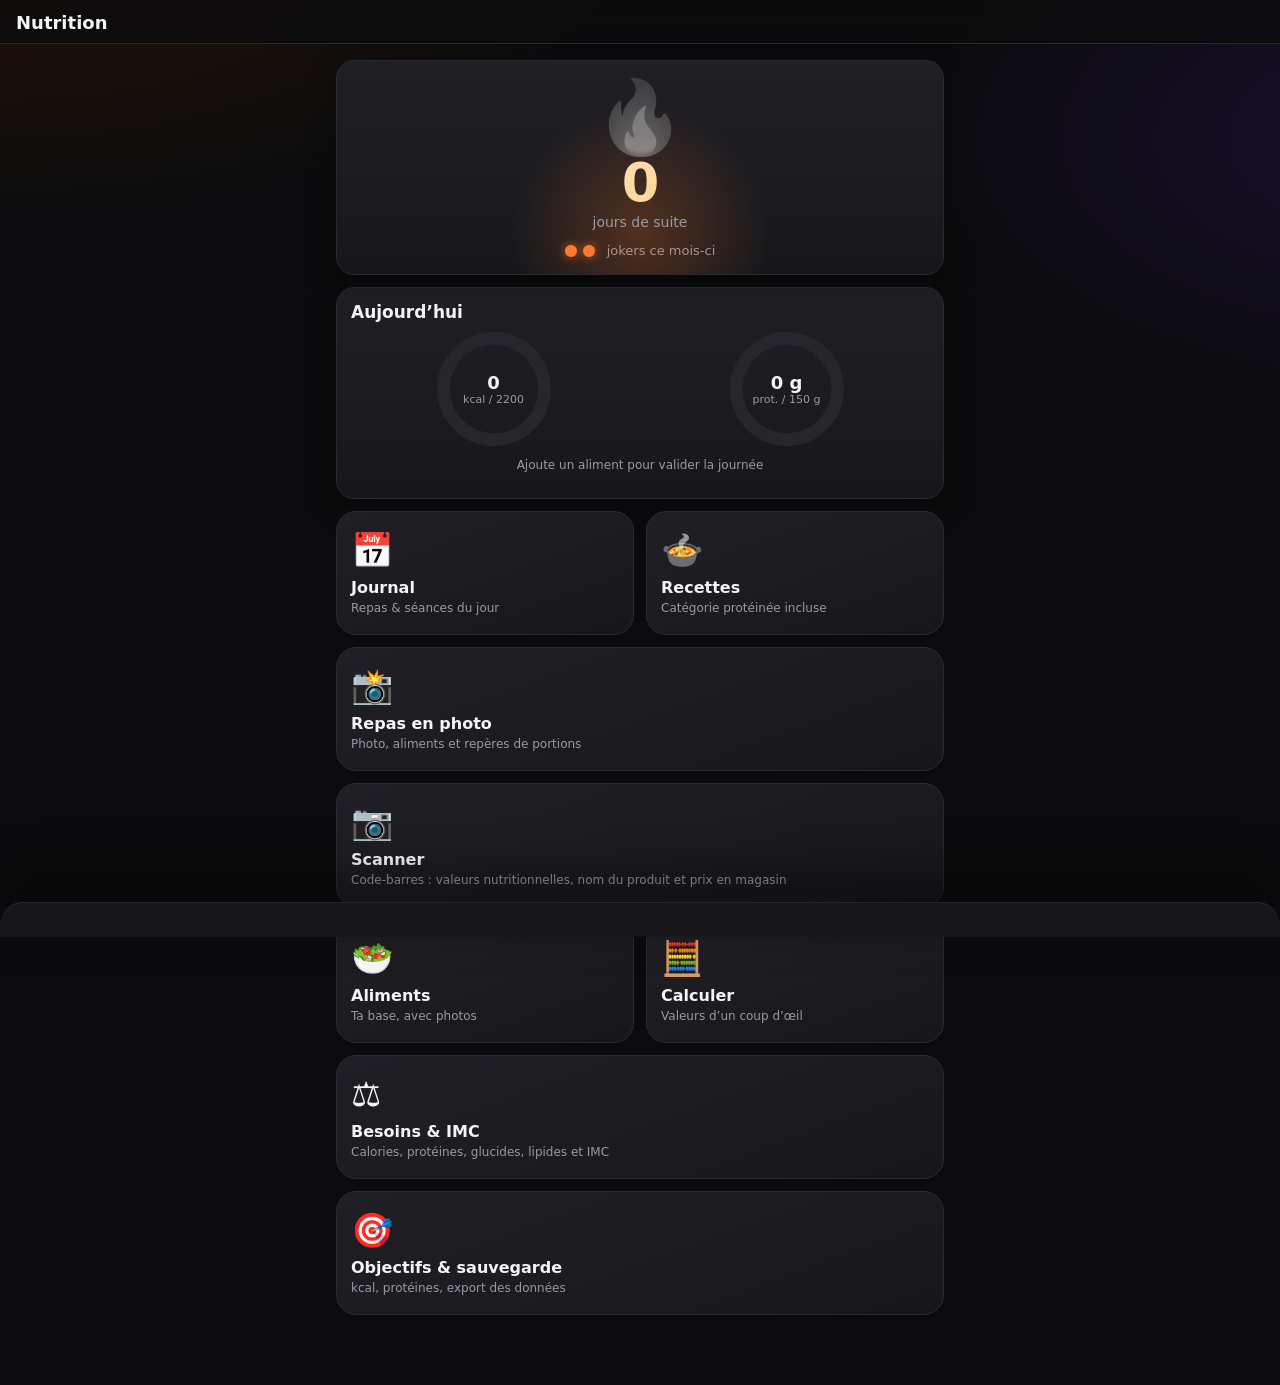
==== nutrition/index.html @ 11980e7a "Ajout de l'app nutrition (dossier nutrition/) Co-Authored-By: Claude Haiku 5.5 <noreply@anthropic.co" ====
<!DOCTYPE html>
<html lang="fr">
<head>
<meta charset="UTF-8">
<meta name="viewport" content="width=device-width,initial-scale=1,viewport-fit=cover">
<meta name="theme-color" content="#0b0b0d">
<title>Nutrition</title>
<style>
:root{--bg:#0b0b0d;--card:#17171b;--card2:#1f1f25;--line:#2a2a31;--txt:#f5f5f7;--mute:#9a9aa6;--acc:#ff7a2f;--acc2:#ffb347;--prot:#7c5cff;--ease:cubic-bezier(.2,.8,.2,1)}
*{box-sizing:border-box;-webkit-tap-highlight-color:transparent}
html,body{margin:0;min-height:100%}
body{background:radial-gradient(1100px 600px at 0% -10%,#2a1606 0%,transparent 60%),radial-gradient(900px 500px at 110% 10%,#1a1030 0%,transparent 55%),var(--bg);color:var(--txt);font-family:system-ui,-apple-system,"Segoe UI",Roboto,sans-serif;font-size:16px;overflow-x:hidden}
header{position:sticky;top:0;z-index:10;display:flex;align-items:center;gap:10px;padding:calc(env(safe-area-inset-top) + 12px) 16px 10px;background:rgba(11,11,13,.82);backdrop-filter:blur(10px);border-bottom:1px solid var(--line)}
header h1{font-size:18px;margin:0;flex:1}
main{max-width:640px;margin:0 auto;padding:16px 16px 70px}
.ib{background:var(--card2);border:1px solid var(--line);color:var(--txt);border-radius:12px;width:40px;height:40px;font-size:20px;display:grid;place-items:center;cursor:pointer;transition:transform .15s var(--ease);flex:0 0 auto}
.ib:active{transform:scale(.88)}
.ib:disabled{opacity:.3}
.screen{display:none}
.screen.on{display:block;animation:screenIn .45s var(--ease)}
@keyframes screenIn{from{opacity:0;transform:translateY(14px)}to{opacity:1;transform:none}}
.card{background:linear-gradient(180deg,var(--card2),var(--card));border:1px solid var(--line);border-radius:18px;padding:14px;margin-bottom:12px;box-shadow:0 8px 30px rgba(0,0,0,.28)}
h2{font-size:17px;margin:0 0 8px}
.sub{font-size:12px;color:var(--mute);margin-top:3px}
.muted{color:var(--mute);font-size:14px}
label{display:block;font-size:13px;color:var(--mute);margin:10px 0 5px}
input,select{width:100%;padding:12px;border-radius:12px;border:1px solid var(--line);background:#0f0f13;color:var(--txt);font-size:16px;outline:none;transition:border .2s,box-shadow .2s}
input:focus,select:focus{border-color:var(--acc);box-shadow:0 0 0 3px rgba(255,122,47,.2)}
.row{display:flex;gap:8px;align-items:center}
.row>*{flex:1;min-width:0}
.btn{padding:12px 16px;border:0;border-radius:12px;background:linear-gradient(135deg,var(--acc),var(--acc2));color:#140a02;font-weight:800;cursor:pointer;font-size:15px;transition:transform .15s var(--ease),box-shadow .2s;box-shadow:0 6px 18px rgba(255,122,47,.25);display:inline-block;text-align:center}
.btn:active{transform:scale(.95)}
.btn.ghost{background:var(--card2);color:var(--txt);border:1px solid var(--line);box-shadow:none}
.btn.danger{background:#4a1c1c;color:#fff;box-shadow:none}
.btn.sm{padding:8px 12px;font-size:13px;border-radius:10px}
.hidden{display:none !important}
.chips{display:flex;gap:8px;overflow-x:auto;padding:2px 0 12px;scrollbar-width:none}
.chips::-webkit-scrollbar{display:none}
.chip{flex:0 0 auto;padding:8px 13px;border-radius:99px;border:1px solid var(--line);background:var(--card2);color:var(--mute);font-weight:600;font-size:13px;cursor:pointer;transition:all .25s var(--ease)}
.chip.on{background:var(--acc);color:#140a02;border-color:transparent;transform:translateY(-1px);box-shadow:0 6px 16px rgba(255,122,47,.3)}
.ico{width:48px;height:48px;border-radius:14px;background:#0f0f13;border:1px solid var(--line);display:grid;place-items:center;font-size:26px;flex:0 0 48px;overflow:hidden}
.ico img{width:100%;height:100%;object-fit:cover}
.item{display:flex;align-items:center;gap:12px;padding:10px 0;border-bottom:1px solid var(--line);animation:pop .4s var(--ease) both}
.item:last-child{border-bottom:0}
.item.click{cursor:pointer;transition:background .2s}
.item.click:active{background:rgba(255,255,255,.03)}
.tx{min-width:0}
.grow{flex:1}
.nm{font-weight:700;white-space:nowrap;overflow:hidden;text-overflow:ellipsis}
@keyframes pop{from{opacity:0;transform:translateY(8px) scale(.98)}to{opacity:1;transform:none}}

/* Hero flamme */
.hero{text-align:center;padding:20px 14px 16px;position:relative;overflow:hidden}
.hero::before{content:"";position:absolute;left:50%;top:40px;width:260px;height:260px;margin-left:-130px;border-radius:50%;background:radial-gradient(circle,rgba(255,120,40,.25),transparent 70%);animation:breathe 3s ease-in-out infinite;pointer-events:none}
@keyframes breathe{0%,100%{transform:scale(.9);opacity:.6}50%{transform:scale(1.1);opacity:1}}
.flame{display:inline-block;font-size:84px;line-height:1;position:relative;transform-origin:50% 90%}
.flame.hot{animation:flick .9s ease-in-out infinite,glow 2s ease-in-out infinite}
@keyframes flick{0%,100%{transform:scale(1) rotate(-2deg)}25%{transform:scale(1.07) rotate(2deg)}50%{transform:scale(.96) rotate(-1deg)}75%{transform:scale(1.04) rotate(3deg)}}
@keyframes glow{0%,100%{filter:drop-shadow(0 0 12px rgba(255,120,40,.5))}50%{filter:drop-shadow(0 0 32px rgba(255,190,60,.95))}}
.flame.dead{filter:grayscale(1) opacity(.45)}
.sn{position:relative}
.sn b{font-size:54px;font-weight:900;letter-spacing:-1px;background:linear-gradient(135deg,#fff,var(--acc2));-webkit-background-clip:text;background-clip:text;color:transparent;display:block;line-height:1.1}
.sn span{color:var(--mute);font-size:14px}
.dots{display:flex;gap:6px;justify-content:center;margin-top:12px;align-items:center;font-size:13px;color:var(--mute)}
.dot{display:inline-block;width:12px;height:12px;border-radius:50%;background:var(--acc);box-shadow:0 0 10px rgba(255,122,47,.7)}
.dot.off{background:#2a2a31;box-shadow:none}

/* Tuiles */
.tiles{display:grid;grid-template-columns:1fr 1fr;gap:12px}
.tile{position:relative;overflow:hidden;border:1px solid var(--line);border-radius:20px;padding:18px 14px;background:linear-gradient(160deg,var(--card2),var(--card));cursor:pointer;text-align:left;color:var(--txt);font:inherit;animation:pop .55s var(--ease) both;transition:transform .2s var(--ease),border-color .2s,box-shadow .2s}
.tile:nth-child(1){animation-delay:.05s}.tile:nth-child(2){animation-delay:.12s}.tile:nth-child(3){animation-delay:.19s}.tile:nth-child(4){animation-delay:.26s}.tile:nth-child(5){animation-delay:.33s}
.tile:hover{transform:translateY(-3px);border-color:var(--acc);box-shadow:0 12px 26px rgba(255,122,47,.15)}
.tile:active{transform:scale(.96)}
.tile .e{font-size:34px;display:inline-block;transition:transform .45s var(--ease)}
.tile:hover .e{transform:rotate(-10deg) scale(1.15)}
.tile b{display:block;margin-top:8px;font-size:16px}
.tile span.d{font-size:12px;color:var(--mute)}
.tile.wide{grid-column:span 2}
.tile::after{content:"";position:absolute;inset:-50% -20%;background:linear-gradient(120deg,transparent 40%,rgba(255,255,255,.09) 50%,transparent 60%);transform:translateX(-120%);transition:transform .9s var(--ease);pointer-events:none}
.tile:hover::after{transform:translateX(120%)}

/* Anneaux */
.rings{display:flex;justify-content:space-around;gap:8px;flex-wrap:wrap}
.ring{position:relative;width:118px;height:118px}
.ring svg{width:118px;height:118px;transform:rotate(-90deg);overflow:visible}
.rbg{fill:none;stroke:#26262d;stroke-width:9}
.rfg{fill:none;stroke-width:9;stroke-linecap:round;transition:stroke-dashoffset 1.2s var(--ease);filter:drop-shadow(0 0 4px currentColor)}
.rc{position:absolute;inset:0;display:flex;flex-direction:column;align-items:center;justify-content:center;text-align:center;padding:0 10px}
.rc b{font-size:18px}
.rc span{font-size:11px;color:var(--mute)}

/* Badges */
.badge{display:inline-block;font-size:10px;font-weight:800;padding:3px 8px;border-radius:99px;background:linear-gradient(90deg,var(--prot),#d07cff,var(--prot));background-size:200% 100%;color:#fff;animation:shim 2.6s linear infinite;letter-spacing:.4px;vertical-align:middle;margin-left:4px}
@keyframes shim{to{background-position:200% 0}}

.meal h2 .sub{float:right;margin-top:4px}
.dayhead{display:flex;align-items:center;gap:10px}
.dayhead .lb{flex:1;text-align:center}
.dayhead .lb b{font-size:18px;display:block;text-transform:capitalize}

/* Feuilles */
.ov{position:fixed;inset:0;background:rgba(0,0,0,.6);backdrop-filter:blur(4px);z-index:40;opacity:0;pointer-events:none;transition:opacity .3s}
.ov.on{opacity:1;pointer-events:auto}
.sheet{position:fixed;left:0;right:0;bottom:0;max-height:90vh;overflow:auto;background:var(--card);border-radius:24px 24px 0 0;padding:14px 16px calc(env(safe-area-inset-bottom) + 20px);transform:translateY(105%);transition:transform .45s var(--ease);z-index:41;border-top:1px solid var(--line);box-shadow:0 -20px 50px rgba(0,0,0,.5)}
.sheet.on{transform:none}
.grab{width:44px;height:5px;border-radius:9px;background:var(--line);margin:0 auto 14px}
.pickl{max-height:190px;overflow:auto;display:flex;flex-wrap:wrap;gap:8px;margin-top:10px;padding:2px}
.ing{display:grid;grid-template-columns:1fr 84px 38px;gap:6px;margin-top:6px}
.shake{animation:shake .4s}
@keyframes shake{20%,60%{transform:translateX(-6px)}40%,80%{transform:translateX(6px)}}

.grid{display:grid;grid-template-columns:repeat(5,1fr);gap:6px;margin-top:12px}
.grid>div{background:#0f0f13;border:1px solid var(--line);border-radius:12px;padding:8px 2px;text-align:center}
.grid b{display:block;font-size:16px}
.grid span{font-size:10px;color:var(--mute)}

/* Toasts & confettis */
.toast{position:fixed;left:50%;bottom:calc(env(safe-area-inset-bottom) + 24px);transform:translateX(-50%);background:var(--card2);border:1px solid var(--acc);padding:12px 18px;border-radius:14px;z-index:60;font-weight:700;box-shadow:0 10px 30px rgba(0,0,0,.5);animation:tin .45s var(--ease);white-space:nowrap}
.toast.out{animation:tout .4s forwards}
@keyframes tin{from{opacity:0;transform:translate(-50%,24px) scale(.9)}to{opacity:1;transform:translate(-50%,0) scale(1)}}
@keyframes tout{to{opacity:0;transform:translate(-50%,16px)}}
.conf{position:fixed;top:-14px;width:9px;height:13px;border-radius:2px;z-index:70;pointer-events:none;animation:fall 2.3s cubic-bezier(.3,.1,.6,1) forwards}
@keyframes fall{to{transform:translate(var(--dx),108vh) rotate(760deg);opacity:0}}

/* Repas en photo */
.snap{width:100%;aspect-ratio:4/3;border-radius:16px;background:#0f0f13;border:2px dashed var(--line);display:grid;place-items:center;overflow:hidden;font-size:48px}
.snap img{width:100%;height:100%;object-fit:cover}
.ing.act{background:rgba(255,122,47,.08);border-radius:12px;padding:4px;margin-left:-4px;margin-right:-4px}

.chip:disabled{opacity:.45;cursor:default}

/* Besoins & IMC */
.gauge{position:relative;height:10px;border-radius:99px;background:linear-gradient(90deg,#4aa3ff,#3ecf8e 35%,#ffb347 60%,#ff5e5e);margin:22px 0 6px}
.gauge i{position:absolute;top:-6px;width:4px;height:22px;background:#fff;border-radius:3px;transform:translateX(-50%);transition:left 1.1s var(--ease);box-shadow:0 0 10px rgba(255,255,255,.7)}
.warn{margin-top:10px;padding:10px 12px;border-radius:12px;background:rgba(255,94,94,.12);border:1px solid rgba(255,94,94,.4);font-size:13px}

/* Scanner */
.vwrap{position:relative;border-radius:16px;overflow:hidden;background:#000;aspect-ratio:4/3}
#vid{width:100%;height:100%;object-fit:cover;display:block}
#vid.hidden{display:none}
.vph{position:absolute;inset:0;display:grid;place-items:center;font-size:52px;opacity:.5}
.reticle{position:absolute;inset:16% 12%;border:2px solid var(--acc);border-radius:16px;box-shadow:0 0 0 999px rgba(0,0,0,.4);animation:ret 1.8s var(--ease) infinite}
.reticle::after{content:"";position:absolute;left:6px;right:6px;height:2px;background:linear-gradient(90deg,transparent,var(--acc),transparent);box-shadow:0 0 12px var(--acc);animation:scanline 1.8s ease-in-out infinite}
@keyframes scanline{0%,100%{top:6px}50%{top:calc(100% - 8px)}}
@keyframes ret{50%{border-color:var(--acc2)}}
.prodhead{display:flex;gap:12px;align-items:center}
.pimg{width:80px;height:80px;border-radius:14px;object-fit:contain;background:#fff;flex:0 0 80px}
.pimg.ph{display:grid;place-items:center;font-size:34px;background:#0f0f13;border:1px solid var(--line)}
.nm.big{white-space:normal;font-size:16px;line-height:1.3}
.nutri{display:inline-block;margin-top:6px;padding:3px 9px;border-radius:8px;font-weight:900;font-size:12px;color:#111}
.nA{background:#038141}.nB{background:#85bb2f}.nC{background:#fecb02}.nD{background:#ee8100}.nE{background:#e63e11}
.best{font-size:10px;font-weight:900;background:#3ecf8e;color:#06210f;padding:2px 7px;border-radius:99px;margin-left:6px}
.skel{height:90px;border-radius:12px;margin-top:10px;background:linear-gradient(90deg,#1f1f25,#2f2f38,#1f1f25);background-size:200% 100%;animation:shim 1.3s linear infinite}
.prod{animation:pop .45s var(--ease) both}

@media (prefers-reduced-motion:reduce){*,*::before,*::after{animation:none !important;transition:none !important}}
</style>
</head>
<body>
<header>
  <button class="ib hidden" id="back" aria-label="Retour">‹</button>
  <h1 id="ttl">Nutrition</h1>
</header>

<main>
  <!-- ACCUEIL -->
  <section class="screen on" id="s-home">
    <div class="card hero">
      <div class="flame" id="flame">🔥</div>
      <div class="sn"><b id="sNum">0</b><span>jours de suite</span></div>
      <div id="jok"></div>
    </div>
    <div class="card" id="todayCard"></div>
    <div class="tiles">
      <button class="tile" data-go="journal"><span class="e">📅</span><b>Journal</b><span class="d">Repas & séances du jour</span></button>
      <button class="tile" data-go="recipes"><span class="e">🍲</span><b>Recettes</b><span class="d">Catégorie protéinée incluse</span></button>
      <button class="tile wide" data-go="photo"><span class="e">📸</span><b>Repas en photo</b><span class="d">Photo, aliments et repères de portions</span></button>
      <button class="tile wide" data-go="scan"><span class="e">📷</span><b>Scanner</b><span class="d">Code-barres : valeurs nutritionnelles, nom du produit et prix en magasin</span></button>
      <button class="tile" data-go="foods"><span class="e">🥗</span><b>Aliments</b><span class="d">Ta base, avec photos</span></button>
      <button class="tile" data-go="calc"><span class="e">🧮</span><b>Calculer</b><span class="d">Valeurs d’un coup d’œil</span></button>
      <button class="tile wide" data-go="needs"><span class="e">⚖️</span><b>Besoins & IMC</b><span class="d">Calories, protéines, glucides, lipides et IMC</span></button>
      <button class="tile wide" data-go="goals"><span class="e">🎯</span><b>Objectifs & sauvegarde</b><span class="d">kcal, protéines, export des données</span></button>
    </div>
  </section>

  <!-- JOURNAL -->
  <section class="screen" id="s-journal">
    <div class="card">
      <div class="dayhead">
        <button class="ib" id="dPrev" aria-label="Jour précédent">‹</button>
        <div class="lb"><b id="dLbl"></b><span class="sub" id="dSub"></span></div>
        <button class="ib" id="dNext" aria-label="Jour suivant">›</button>
      </div>
    </div>
    <div class="card"><div class="rings" id="jRings"></div></div>
    <div class="row" style="margin-bottom:12px">
      <button class="btn" id="jAdd">+ Aliment / recette</button>
      <button class="btn ghost" id="jSeance">+ Séance</button>
    </div>
    <div id="jMeals"></div>
    <div class="card"><h2>Séances</h2><div id="jSeances"></div></div>
  </section>

  <!-- RECETTES -->
  <section class="screen" id="s-recipes">
    <div class="chips" id="rChips"></div>
    <div style="margin-bottom:12px"><button class="btn" id="rNew">+ Nouvelle recette</button></div>
    <div class="card"><div id="rList"></div></div>
  </section>

  <!-- ALIMENTS -->
  <section class="screen" id="s-foods">
    <div class="card">
      <h2>Ajouter un aliment</h2>
      <div class="row">
        <div style="flex:0 0 74px"><label>Icône</label><input id="aIco" maxlength="2" placeholder="🍎"></div>
        <div><label>Nom</label><input id="aName" placeholder="Ex. Skyr nature"></div>
      </div>
      <div class="row">
        <div><label>kcal</label><input id="aKcal" type="number" step="any"></div>
        <div><label>Prot. g</label><input id="aP" type="number" step="any"></div>
      </div>
      <div class="row">
        <div><label>Gluc. g</label><input id="aG" type="number" step="any"></div>
        <div><label>Lip. g</label><input id="aL" type="number" step="any"></div>
        <div><label>Fibres g</label><input id="aF" type="number" step="any"></div>
      </div>
      <label>Code-barres (facultatif)</label>
      <input id="aCode" inputmode="numeric" placeholder="Pour le retrouver au scan">
      <label>Photo (facultatif)</label>
      <input id="aImg" type="file" accept="image/*">
      <div style="margin-top:12px"><button class="btn" id="aOk">Ajouter</button></div>
      <p class="sub">Valeurs pour 100 g. kcal vide = calcul automatique à partir des macros.</p>
    </div>
    <div class="card">
      <input id="fQ" placeholder="Rechercher un aliment…">
      <div id="fList" style="margin-top:8px"></div>
    </div>
  </section>

  <!-- REPAS EN PHOTO -->
  <section class="screen" id="s-photo">
    <div class="card">
      <h2>Photographier un repas</h2>
      <p class="sub" style="margin-top:0">La photo sert de souvenir. Les grammes se saisissent à la main, avec les repères ci-dessous.</p>
      <div class="snap" id="pSnap"><span>📸</span></div>
      <div class="row" style="margin-top:10px"><button class="btn sm ghost hidden" id="pRecog">🔍 Reconnaître la photo</button></div>
      <div id="pSugg"></div>
      <div class="row" style="margin-top:12px">
        <label class="btn" style="margin:0;text-align:center;display:block">📸 Prendre<input id="pFile" type="file" accept="image/*" capture="environment" hidden></label>
        <label class="btn ghost" style="margin:0;text-align:center;display:block">Galerie<input id="pFile2" type="file" accept="image/*" hidden></label>
      </div>
    </div>
    <div class="card">
      <label style="margin-top:0">Nom du repas</label>
      <input id="pName" placeholder="Ex. Déjeuner au bureau">
      <div class="row">
        <div><label>Date</label><input id="pDate" type="date"></div>
        <div><label>Repas</label><select id="pMeal"></select></div>
      </div>
    </div>
    <div class="card">
      <h2>Ce qu’il y a dans l’assiette</h2>
      <div id="pRows"></div>
      <div style="margin-top:8px"><button class="btn sm ghost" id="pAddRow">+ Aliment</button></div>
      <label>Repères pour estimer les grammes (approximatif)</label>
      <div class="chips" id="pGuides"></div>
      <div id="pTot"></div>
      <div style="margin-top:12px"><button class="btn" id="pSave">Enregistrer le repas</button></div>
    </div>
    <div class="card"><h2>Mes repas</h2><p class="sub" style="margin-top:0">Réutilise un repas déjà pris : les aliments et les grammes sont repris.</p><input id="pSearch" placeholder="Chercher : poulet riz…" style="margin-bottom:8px"><div id="pList"></div></div>
  </section>

  <!-- BESOINS & IMC -->
  <section class="screen" id="s-needs">
    <div class="card">
      <h2>Tes informations</h2>
      <div class="row">
        <div><label>Sexe</label><select id="nSex"><option value="h">Homme</option><option value="f">Femme</option></select></div>
        <div><label>Âge (ans)</label><input id="nAge" type="number" inputmode="numeric"></div>
      </div>
      <div class="row">
        <div><label>Taille (cm)</label><input id="nH" type="number" inputmode="numeric"></div>
        <div><label>Poids (kg)</label><input id="nW" type="number" inputmode="decimal" step="0.1"></div>
      </div>
      <label>Niveau d’activité</label>
      <select id="nAct"></select>
      <label>Objectif</label>
      <select id="nGoal"><option value="m">Maintenir mon poids</option><option value="p">Perdre du poids</option><option value="g">Prendre du poids</option></select>
    </div>
    <div class="card" id="nIMC"></div>
    <div class="card" id="nRes"></div>
    <div style="margin-bottom:12px"><button class="btn" id="nApply">Utiliser ces objectifs</button></div>
    <p class="sub" style="text-align:center">Estimations indicatives (formule de Mifflin-St Jeor). Elles ne remplacent pas l’avis d’un médecin ou d’un diététicien.</p>
  </section>

  <!-- SCANNER -->
  <section class="screen" id="s-scan">
    <div class="card">
      <div class="vwrap">
        <video id="vid" playsinline muted class="hidden"></video>
        <div class="vph" id="vph">📷</div>
        <div class="reticle hidden" id="ret"></div>
      </div>
      <p class="muted" id="scanMsg" style="margin:12px 0 10px;text-align:center">Pointe la caméra vers le code-barres du produit.</p>
      <div class="row">
        <button class="btn" id="camBtn">📷 Scanner</button>
        <button class="btn ghost hidden" id="camStop">Arrêter</button>
      </div>
    </div>
    <div class="card">
      <label style="margin-top:0">Ou saisis le code (EAN)</label>
      <div class="row">
        <input id="manCode" inputmode="numeric" placeholder="3017620422003">
        <button class="btn sm" id="manOk" style="flex:0 0 auto">Chercher</button>
      </div>
    </div>
    <div id="prodCard"></div>
  </section>

  <!-- CALCULER -->
  <section class="screen" id="s-calc">
    <div class="card">
      <label>Aliment ou recette</label>
      <select id="cSrc"></select>
      <label>Quantité (g)</label>
      <div class="row">
        <input id="cG" type="number" inputmode="decimal" value="100">
        <button class="btn ghost sm hidden" id="cPort" style="flex:0 0 auto">1 portion</button>
      </div>
      <div id="cRes"></div>
    </div>
  </section>

  <!-- OBJECTIFS -->
  <section class="screen" id="s-goals">
    <div class="card">
      <h2>Objectifs quotidiens</h2>
      <div class="row">
        <div><label>kcal / jour</label><input id="gK" type="number" inputmode="numeric"></div>
        <div><label>Protéines g / jour</label><input id="gP" type="number" inputmode="numeric"></div>
      </div>
    </div>
    <div class="card">
      <h2>Données</h2>
      <p class="muted" style="margin:0 0 10px">Stockées dans ce navigateur. Exporte une sauvegarde de temps en temps.</p>
      <div class="row">
        <button class="btn ghost" id="exp">Exporter</button>
        <label class="btn ghost" style="margin:0;color:var(--txt)">Importer<input id="imp" type="file" accept="application/json" hidden></label>
      </div>
      <div style="margin-top:10px"><button class="btn ghost" id="restore">Restaurer les aliments de base</button></div>
    </div>
  </section>
</main>

<!-- Feuille modale -->
<div class="ov" id="ov"></div>
<div class="sheet" id="sheet"></div>

<script>
const KEY = 'nutri_v2', OLD = 'nutri_v1';
const MEALS = ['Petit-déj', 'Déjeuner', 'Dîner', 'Collation'];
const CATS = ['Protéinées', 'Petit-déj', 'Plats', 'Desserts', 'Collations'];
const SEPS = ['Pectoraux', 'Dos', 'Jambes', 'Épaules', 'Bras', 'Abdos', 'Cardio', 'Autre'];
const TITLES = {home: 'Nutrition', journal: 'Journal', recipes: 'Recettes', foods: 'Aliments', calc: 'Calculer', goals: 'Objectifs', scan: 'Scanner', photo: 'Repas en photo', needs: 'Besoins & IMC'};
const STORES = ['Leclerc', 'Intermarché', 'Carrefour', 'Lidl', 'Auchan', 'Super U', 'Autre'];

// Valeurs approximatives pour 100 g : [nom, icône, kcal, prot, gluc, lip, fibres]
const SEED = [
  ['Poulet (blanc, cuit)', '🍗', 165, 31, 0, 3.6, 0],
  ['Bœuf haché 5 % (cru)', '🥩', 137, 21, 0, 5, 0],
  ['Saumon (cru)', '🐟', 208, 20, 0, 13, 0],
  ['Thon au naturel (égoutté)', '🥫', 116, 26, 0, 1, 0],
  ['Œuf entier (cru)', '🥚', 143, 12.6, 0.7, 9.5, 0],
  ['Riz blanc (cuit)', '🍚', 130, 2.7, 28, 0.3, 0.4],
  ['Pâtes (cuites)', '🍝', 158, 5.8, 31, 0.9, 1.8],
  ['Pomme de terre (cuite à l’eau)', '🥔', 87, 1.9, 20, 0.1, 1.8],
  ['Lentilles (cuites)', '🫘', 116, 9, 20, 0.4, 7.9],
  ['Flocons d’avoine', '🥣', 379, 13, 67, 6.5, 10],
  ['Pain blanc', '🍞', 265, 9, 49, 3.2, 2.7],
  ['Lait demi-écrémé', '🥛', 46, 3.4, 4.8, 1.6, 0],
  ['Yaourt nature', '🍶', 61, 3.5, 4.7, 3.3, 0],
  ['Emmental', '🧀', 380, 28, 0, 30, 0],
  ['Beurre', '🧈', 717, 0.9, 0.1, 81, 0],
  ['Huile d’olive', '🫒', 884, 0, 0, 100, 0],
  ['Amandes', '🌰', 579, 21, 22, 50, 12],
  ['Chocolat noir 70 %', '🍫', 598, 7.8, 46, 43, 11],
  ['Banane', '🍌', 89, 1.1, 23, 0.3, 2.6],
  ['Pomme', '🍎', 52, 0.3, 14, 0.2, 2.4],
  ['Carotte (crue)', '🥕', 41, 0.9, 10, 0.2, 2.8],
  ['Brocoli (cuit)', '🥦', 35, 2.4, 7, 0.4, 3.3]
];
// Exemples de recettes protéinées (supprimables)
const SEED_DISHES = [
  {name: 'Poulet riz brocoli', cat: 'Protéinées', icon: '🍗', portions: 1, items: [['Poulet (blanc, cuit)', 150], ['Riz blanc (cuit)', 150], ['Brocoli (cuit)', 150]]},
  {name: 'Omelette protéinée', cat: 'Protéinées', icon: '🍳', portions: 1, items: [['Œuf entier (cru)', 150], ['Emmental', 20]]},
  {name: 'Bowl lentilles & saumon', cat: 'Protéinées', icon: '🥗', portions: 1, items: [['Lentilles (cuites)', 150], ['Saumon (cru)', 120], ['Carotte (crue)', 80]]}
];

/* ---------- Utilitaires ---------- */
const $ = s => document.querySelector(s);
const esc = s => String(s ?? '').replace(/[&<>"']/g, c => ({'&': '&amp;', '<': '&lt;', '>': '&gt;', '"': '&quot;', "'": '&#39;'}[c]));
const fmt = (n, d = 0) => (Math.round((n || 0) * 10 ** d) / 10 ** d).toLocaleString('fr-FR', {minimumFractionDigits: d, maximumFractionDigits: d});
const uid = () => Date.now().toString(36) + Math.random().toString(36).slice(2, 7);
const byName = (a, b) => a.name.localeCompare(b.name, 'fr');
const NUT = [['kcal', 'kcal', 0], ['p', 'Prot. g', 1], ['g', 'Gluc. g', 1], ['l', 'Lip. g', 1], ['f', 'Fibres g', 1]];
const ymd = d => new Date(d.getTime() - d.getTimezoneOffset() * 6e4).toISOString().slice(0, 10);
const today = () => ymd(new Date());
const addD = (s, n) => { const d = new Date(s + 'T12:00:00'); d.setDate(d.getDate() + n); return ymd(d); };
const lbl = s => {
  if (s === today()) return 'Aujourd’hui';
  if (s === addD(today(), -1)) return 'Hier';
  const [y, m, d] = s.split('-'); return `${d}/${m}/${y}`;
};
const longDate = s => new Date(s + 'T12:00:00').toLocaleDateString('fr-FR', {weekday: 'long', day: 'numeric', month: 'long'});

function readImg(file, cb) {
  const r = new FileReader();
  r.onload = () => {
    const im = new Image();
    im.onload = () => {
      const s = Math.min(1, 320 / Math.max(im.width, im.height));
      const c = document.createElement('canvas');
      c.width = Math.round(im.width * s); c.height = Math.round(im.height * s);
      c.getContext('2d').drawImage(im, 0, 0, c.width, c.height);
      cb(c.toDataURL('image/jpeg', 0.82));
    };
    im.src = r.result;
  };
  r.readAsDataURL(file);
}

function toast(msg) {
  const t = document.createElement('div');
  t.className = 'toast'; t.textContent = msg;
  document.body.appendChild(t);
  setTimeout(() => t.classList.add('out'), 2200);
  setTimeout(() => t.remove(), 2700);
}
function confetti() {
  const cols = ['#ff7a2f', '#ffb347', '#ff5e5e', '#ffe066', '#7c5cff', '#3ecf8e'];
  for (let i = 0; i < 46; i++) {
    const s = document.createElement('i');
    s.className = 'conf';
    s.style.left = Math.random() * 100 + 'vw';
    s.style.background = cols[i % cols.length];
    s.style.animationDelay = Math.random() * .35 + 's';
    s.style.setProperty('--dx', (Math.random() * 240 - 120) + 'px');
    document.body.appendChild(s);
    setTimeout(() => s.remove(), 2800);
  }
}
function countUp(el, to, dur = 900) {
  const from = +el.dataset.v || 0;
  el.dataset.v = to;
  const t0 = performance.now();
  const step = t => {
    const k = Math.min(1, (t - t0) / dur), e = 1 - Math.pow(1 - k, 3);
    el.textContent = Math.round(from + (to - from) * e);
    if (k < 1) requestAnimationFrame(step);
  };
  requestAnimationFrame(step);
}
function ring(pct, color, label, val) {
  const C = 2 * Math.PI * 36;
  const p = Math.max(0, Math.min(1, pct || 0));
  return `<div class="ring"><svg viewBox="0 0 84 84">
      <circle cx="42" cy="42" r="36" class="rbg"/>
      <circle cx="42" cy="42" r="36" class="rfg" stroke="${color}" style="stroke-dasharray:${C}px;stroke-dashoffset:${C}px" data-to="${C * (1 - p)}"/>
    </svg><div class="rc"><b>${val}</b><span>${label}</span></div></div>`;
}
function animRings() {
  requestAnimationFrame(() => requestAnimationFrame(() =>
    document.querySelectorAll('.rfg[data-to]').forEach(c => c.style.strokeDashoffset = c.dataset.to + 'px')));
}
function gridHTML(v) {
  return '<div class="grid">' + NUT.map(([k, lab, d]) => `<div><b>${fmt(v[k], d)}</b><span>${lab}</span></div>`).join('') + '</div>';
}

/* ---------- Données ---------- */
function freshDb() {
  const foods = SEED.map(s => ({id: uid(), name: s[0], icon: s[1], img: '', kcal: s[2], p: s[3], g: s[4], l: s[5], f: s[6]}));
  const byN = n => foods.find(f => f.name === n);
  const dishes = SEED_DISHES.map(d => ({
    id: uid(), name: d.name, cat: d.cat, icon: d.icon, img: '', portions: d.portions,
    items: d.items.map(([n, g]) => ({foodId: byN(n).id, grams: g}))
  }));
  return {foods, dishes, log: {}, seances: {}, jokerDays: {}, targets: {kcal: 2200, p: 150}};
}
function load() {
  try {
    const d = JSON.parse(localStorage.getItem(KEY));
    if (d && Array.isArray(d.foods) && Array.isArray(d.dishes)) return d;
  } catch (e) {}
  try { // migration depuis la v1
    const o = JSON.parse(localStorage.getItem(OLD));
    if (o && Array.isArray(o.foods)) {
      const d = freshDb();
      d.foods = o.foods.map(f => ({
        icon: (SEED.find(s => s[0] === f.name) || [])[1] || '🍽️', img: '', ...f
      }));
      d.dishes = (o.dishes || []).map(x => ({img: '', icon: '🍲', cat: 'Plats', ...x, portions: x.portions || 1}));
      return d;
    }
  } catch (e) {}
  return freshDb();
}
let db = load();
if (!db.prices) db.prices = {};
if (!db.photos) db.photos = [];
if (!db.needs) db.needs = {sex: 'h', age: '', h: '', w: '', act: '1.55', goal: 'm'}; // informations saisies pour les besoins // repas en photo : {id, date, meal, name, img, items, created} // relevés de prix : { code: [{id, store, price, date}] }
function persist() {
  try { localStorage.setItem(KEY, JSON.stringify(db)); }
  catch (e) { alert('Sauvegarde impossible sur cet appareil (stockage plein ?).'); }
}

const food = id => db.foods.find(f => f.id === id);
const dish = id => db.dishes.find(d => d.id === id);

function dishTotals(d) {
  const t = {kcal: 0, p: 0, g: 0, l: 0, f: 0, w: 0};
  for (const it of d.items || []) {
    const fo = food(it.foodId), gr = +it.grams || 0;
    if (!fo || !gr) continue;
    const k = gr / 100;
    t.w += gr; t.kcal += fo.kcal * k; t.p += fo.p * k; t.g += fo.g * k; t.l += fo.l * k; t.f += fo.f * k;
  }
  return t;
}
function per100(t) {
  const k = t.w ? 100 / t.w : 0;
  return {kcal: t.kcal * k, p: t.p * k, g: t.g * k, l: t.l * k, f: t.f * k};
}
function perPortion(d) {
  const t = dishTotals(d), n = d.portions || 1;
  return {w: t.w / n, kcal: t.kcal / n, p: t.p / n, g: t.g / n, l: t.l / n, f: t.f / n};
}
function refMeta(ref) {
  const [t, id] = ref.split(':');
  if (t === 'f') {
    const f = food(id);
    return f ? {type: 'f', name: f.name, icon: f.icon, img: f.img, per: {kcal: f.kcal, p: f.p, g: f.g, l: f.l, f: f.f}} : null;
  }
  const d = dish(id);
  return d ? {type: 'd', name: d.name, icon: d.icon, img: d.img, per: per100(dishTotals(d))} : null;
}
function entryVals(ref, grams) {
  const m = refMeta(ref);
  if (!m) return null;
  const k = grams / 100;
  return {kcal: m.per.kcal * k, p: m.per.p * k, g: m.per.g * k, l: m.per.l * k, f: m.per.f * k};
}
function sumVals(list) {
  const s = {kcal: 0, p: 0, g: 0, l: 0, f: 0};
  for (const e of list) { const v = entryVals(e.ref, e.grams); if (v) for (const k in s) s[k] += v[k]; }
  return s;
}
function iconHTML(m) {
  return `<div class="ico">${m.img ? `<img src="${m.img}" alt="">` : esc(m.icon || '🍽️')}</div>`;
}

/* ---------- Flamme, jokers ---------- */
const dayOK = s => (db.log[s] || []).length > 0;
const dayCounts = s => dayOK(s) || !!db.jokerDays[s];
function streak() {
  let d = today();
  if (!dayCounts(d)) d = addD(d, -1); // aujourd’hui pas encore fini : on ne casse rien
  let n = 0;
  while (dayCounts(d) && n < 3650) { n++; d = addD(d, -1); }
  return n;
}
const jokersLeft = month => 2 - Object.keys(db.jokerDays).filter(k => k.startsWith(month)).length;

function celebrate() {
  const s = streak();
  toast(`🔥 Flamme validée : ${s} jour${s > 1 ? 's' : ''} !`);
  confetti();
  if ([7, 30, 100].includes(s)) setTimeout(() => toast(`🏆 Palier ${s} jours atteint !`), 1400);
}

/* ---------- Navigation ---------- */
let curScreen = 'home';
let cur = today();      // jour affiché dans le journal
let filterCat = '';     // catégorie affichée dans Recettes
let pendingImg = '';    // photo en attente pour un nouvel aliment

function go(name) {
  if (name !== 'scan') stopCam();
  curScreen = name;
  document.querySelectorAll('.screen').forEach(s => s.classList.toggle('on', s.id === 's-' + name));
  $('#ttl').textContent = TITLES[name];
  $('#back').classList.toggle('hidden', name === 'home');
  window.scrollTo(0, 0);
  renderScreen(name);
}
function renderScreen(name) {
  ({home: renderHome, journal: renderJournal, recipes: renderRecipes, foods: renderFoods, calc: renderCalc, goals: renderGoals, scan: renderScan, photo: renderPhoto, needs: renderNeeds})[name]();
}
function renderAll() { renderScreen(curScreen); }

/* ---------- Accueil ---------- */
function renderHome() {
  const s = streak(), t = today(), y = addD(t, -1);
  const fl = $('#flame');
  fl.className = 'flame ' + (s > 0 ? 'hot' : 'dead');
  fl.style.fontSize = (72 + Math.min(s, 30) * 1.2) + 'px';
  countUp($('#sNum'), s);

  const left = jokersLeft(t.slice(0, 7));
  const needJoker = !dayCounts(y) && dayCounts(addD(y, -1)) && jokersLeft(y.slice(0, 7)) > 0;
  $('#jok').innerHTML =
    `<div class="dots">${[0, 1].map(i => `<i class="dot ${i < left ? '' : 'off'}"></i>`).join('')}<span style="margin-left:6px">jokers ce mois-ci</span></div>` +
    (needJoker ? `<div style="margin-top:14px"><button class="btn sm" id="useJ">🛟 Utiliser un joker pour hier</button></div>` : '');
  const uj = $('#useJ');
  if (uj) uj.onclick = useJoker;

  const v = sumVals(db.log[t] || []), T = db.targets;
  $('#todayCard').innerHTML =
    `<h2>Aujourd’hui</h2>
     <div class="rings">${ring(v.kcal / T.kcal, '#ff7a2f', 'kcal / ' + T.kcal, fmt(v.kcal))}${ring(v.p / T.p, '#7c5cff', 'prot. / ' + T.p + ' g', fmt(v.p) + ' g')}</div>
     <p class="sub" style="text-align:center;margin-top:10px">${dayOK(t) ? 'Journée validée 🔥' : 'Ajoute un aliment pour valider la journée'}</p>`;
  animRings();
}
function useJoker() {
  db.jokerDays[addD(today(), -1)] = true;
  persist();
  toast('🛟 Joker utilisé : ta flamme est sauvée');
  confetti();
  renderHome();
}

/* ---------- Journal ---------- */
function renderJournal() {
  $('#dLbl').textContent = lbl(cur);
  $('#dSub').textContent = longDate(cur);
  $('#dNext').disabled = cur >= today();

  const list = db.log[cur] || [], v = sumVals(list), T = db.targets;
  $('#jRings').innerHTML =
    ring(v.kcal / T.kcal, '#ff7a2f', 'kcal / ' + T.kcal, fmt(v.kcal)) +
    ring(v.p / T.p, '#7c5cff', 'prot. / ' + T.p + ' g', fmt(v.p) + ' g');
  animRings();

  $('#jMeals').innerHTML = MEALS.map(m => {
    const items = list.filter(e => e.meal === m);
    const body = items.length
      ? items.map(e => {
          const meta = refMeta(e.ref); if (!meta) return '';
          const vv = entryVals(e.ref, e.grams);
          return `<div class="item">${iconHTML(meta)}
            <div class="tx grow"><div class="nm">${esc(meta.name)}</div>
            <div class="sub">${fmt(e.grams)} g · ${fmt(vv.kcal)} kcal · P ${fmt(vv.p, 1)} g</div></div>
            <button class="ib" data-del="${e.id}" style="width:34px;height:34px;font-size:16px" aria-label="Supprimer">×</button></div>`;
        }).join('')
      : '<p class="muted" style="margin:4px 0 0">Rien pour l’instant.</p>';
    return `<div class="card meal"><h2>${m}<span class="sub">${fmt(sumVals(items).kcal)} kcal</span></h2>${body}</div>`;
  }).join('');

  const sea = db.seances[cur] || [];
  $('#jSeances').innerHTML = sea.length
    ? sea.map(s => `<div class="item"><div class="ico">🏋️</div>
        <div class="tx grow"><div class="nm">${esc(s.type)}</div><div class="sub">${s.min} min</div></div>
        <button class="ib" data-sdel="${s.id}" style="width:34px;height:34px;font-size:16px" aria-label="Supprimer">×</button></div>`).join('')
    : '<p class="muted">Aucune séance ce jour.</p>';
}

function addEntry(date, meal, ref, grams) {
  const wasOK = dayOK(date);
  (db.log[date] = db.log[date] || []).push({id: uid(), meal, ref, grams});
  persist();
  if (!wasOK && date === today()) celebrate();
  else toast('✅ Ajouté au journal');
}

function openAdd(preset) {
  let pick = preset || null;
  const date = cur;
  const h = new Date().getHours();
  const defMeal = h < 10 ? 'Petit-déj' : h < 15 ? 'Déjeuner' : h < 18 ? 'Collation' : 'Dîner';
  openSheet(`<h2>Ajouter · ${esc(lbl(date))}</h2>
    <div class="row">
      <div><label>Repas</label><select id="mM">${MEALS.map(m => `<option>${m}</option>`).join('')}</select></div>
      <div><label>Quantité (g)</label><input id="mG" type="number" inputmode="decimal" value="100"></div>
    </div>
    <label>Rechercher</label>
    <input id="mQ" placeholder="Poulet, riz, recette…">
    <div class="pickl" id="mL"></div>
    <div id="mPrev" class="sub" style="margin-top:10px;font-size:14px;color:var(--txt)"></div>
    <div class="row" style="margin-top:14px"><button class="btn" id="mOk">Ajouter</button></div>`);
  $('#mM').value = defMeal;

  const all = () => [
    ...db.foods.map(f => ({ref: 'f:' + f.id, name: f.name, icon: f.icon})),
    ...db.dishes.map(d => ({ref: 'd:' + d.id, name: d.name, icon: d.icon}))
  ];
  const draw = () => {
    const q = $('#mQ').value.trim().toLowerCase();
    const list = all().filter(x => !q || x.name.toLowerCase().includes(q)).sort(byName).slice(0, 60);
    $('#mL').innerHTML = list.map(x => `<button class="chip ${pick === x.ref ? 'on' : ''}" data-ref="${x.ref}">${esc(x.icon || '🍽️')} ${esc(x.name)}</button>`).join('')
      || '<span class="muted">Aucun résultat</span>';
  };
  const prev = () => {
    const m = pick && refMeta(pick);
    const g = +$('#mG').value || 0;
    if (!m) { $('#mPrev').textContent = ''; return; }
    const v = entryVals(pick, g);
    $('#mPrev').innerHTML = `${esc(m.name)} · <b>${fmt(v.kcal)} kcal</b> · P ${fmt(v.p, 1)} g · G ${fmt(v.g, 1)} g · L ${fmt(v.l, 1)} g`;
  };
  $('#mQ').oninput = draw;
  $('#mG').oninput = prev;
  $('#mL').onclick = e => {
    const b = e.target.closest('[data-ref]'); if (!b) return;
    pick = b.dataset.ref; draw(); prev();
  };
  $('#mOk').onclick = () => {
    const g = +$('#mG').value;
    if (!pick || !(g > 0)) {
      const target = !pick ? $('#mL') : $('#mG');
      target.classList.remove('shake'); void target.offsetWidth; target.classList.add('shake');
      return;
    }
    addEntry(date, $('#mM').value, pick, g);
    closeSheet();
    renderAll();
  };
  draw(); prev();
}

function openSeance() {
  const date = cur;
  openSheet(`<h2>Nouvelle séance · ${esc(lbl(date))}</h2>
    <label>Type</label>
    <select id="sT">${SEPS.map(x => `<option>${x}</option>`).join('')}</select>
    <label>Durée (min)</label>
    <input id="sM" type="number" inputmode="numeric" value="60">
    <div class="row" style="margin-top:14px"><button class="btn" id="sOk">Enregistrer</button></div>`);
  $('#sOk').onclick = () => {
    (db.seances[date] = db.seances[date] || []).push({id: uid(), type: $('#sT').value, min: +$('#sM').value || 0});
    persist();
    closeSheet();
    renderAll();
    toast('🏋️ Séance ajoutée');
  };
}

/* ---------- Recettes ---------- */
function renderRecipes() {
  $('#rChips').innerHTML = ['', ...CATS].map(c =>
    `<button class="chip ${filterCat === c ? 'on' : ''}" data-c="${c}">${c || 'Toutes'}${c === 'Protéinées' ? ' 💪' : ''}</button>`).join('');
  const list = db.dishes.filter(d => !filterCat || d.cat === filterCat).sort(byName);
  $('#rList').innerHTML = list.length
    ? list.map(d => {
        const v = perPortion(d), prot = d.cat === 'Protéinées';
        return `<div class="item click" data-open="${d.id}">${iconHTML(d)}
          <div class="tx grow">
            <div class="nm">${esc(d.name)}${prot ? '<span class="badge">PROTÉINÉ</span>' : ''}</div>
            <div class="sub">${esc(d.cat || 'Plats')} · ${d.portions} portion(s)</div>
            <div class="sub">${fmt(v.kcal)} kcal · <b style="color:#b9a6ff">P ${fmt(v.p, 1)} g</b> par portion</div>
          </div><span style="color:var(--mute);font-size:22px">›</span></div>`;
      }).join('')
    : '<p class="muted">Aucune recette dans cette catégorie.</p>';
}
function openDetail(id) {
  const d = dish(id); if (!d) return;
  const v = perPortion(d), p100 = per100(dishTotals(d));
  openSheet(`<div class="row" style="align-items:center">${iconHTML(d)}
      <div style="flex:3"><h2 style="margin:0">${esc(d.name)}</h2>
      <div class="sub">${esc(d.cat || 'Plats')} · ${d.portions} portion(s) · ${fmt(dishTotals(d).w)} g</div></div></div>
    ${gridHTML(v)}
    <p class="sub" style="text-align:center">par portion · pour 100 g : ${fmt(p100.kcal)} kcal · P ${fmt(p100.p, 1)} g</p>
    <h2 style="margin-top:16px">Ingrédients</h2>
    ${d.items.map(it => { const f = food(it.foodId); return f ? `<div class="item">${iconHTML(f)}<div class="tx grow"><div class="nm">${esc(f.name)}</div></div><b>${fmt(it.grams)} g</b></div>` : ''; }).join('')}
    <div class="row" style="margin-top:16px"><button class="btn" id="dAdd">+ Journal</button><button class="btn ghost" id="dEdit">Modifier</button><button class="btn danger" id="dDel" aria-label="Supprimer">×</button></div>`);
  $('#dAdd').onclick = () => { closeSheet(); go('journal'); openAdd('d:' + id); };
  $('#dEdit').onclick = () => { closeSheet(); openRecipeForm(d); };
  $('#dDel').onclick = () => {
    if (!confirm('Supprimer cette recette ?')) return;
    db.dishes = db.dishes.filter(x => x.id !== id);
    persist(); closeSheet(); renderAll();
  };
}

let rDraft = null;
function openRecipeForm(d) {
  rDraft = d
    ? JSON.parse(JSON.stringify(d))
    : {id: null, name: '', cat: filterCat || 'Plats', icon: '🍽️', img: '', portions: 1, items: [{foodId: '', grams: ''}]};
  paintRecipeForm();
}
function paintRecipeForm() {
  const D = rDraft;
  const opts = db.foods.slice().sort(byName).map(x => `<option value="${x.id}">${esc(x.icon)} ${esc(x.name)}</option>`).join('');
  openSheet(`<h2>${D.id ? 'Modifier la recette' : 'Nouvelle recette'}</h2>
    <div class="row">
      <div style="flex:0 0 74px"><label>Icône</label><input id="rIco" maxlength="2" value="${esc(D.icon)}"></div>
      <div><label>Nom</label><input id="rName" value="${esc(D.name)}" placeholder="Ex. Wrap poulet avocat"></div>
    </div>
    <div class="row">
      <div><label>Catégorie</label>
        <select id="rCatSel">${CATS.map(c => `<option ${c === D.cat ? 'selected' : ''}>${c}</option>`).join('')}${CATS.includes(D.cat) ? '' : `<option selected>${esc(D.cat)}</option>`}</select>
      </div>
      <div><label>Portions</label><input id="rPort" type="number" min="1" value="${D.portions}"></div>
    </div>
    <label>Photo (facultatif)</label>
    <div class="row">
      <label class="btn ghost" style="margin:0;color:var(--txt)">${D.img ? 'Changer la photo' : 'Choisir une photo'}<input id="rImg" type="file" accept="image/*" hidden></label>
      ${D.img ? '<button class="btn danger sm" id="rNoImg" style="flex:0 0 auto">Retirer</button>' : ''}
    </div>
    <label>Ingrédients (grammes)</label>
    <div id="rIngs">${D.items.map((it, i) => `
      <div class="ing">
        <select class="rs" data-i="${i}"><option value="">— choisir —</option>${opts}</select>
        <input class="rg" data-i="${i}" type="number" min="0" step="any" value="${it.grams}" placeholder="g">
        <button class="ib" data-rm="${i}" style="width:38px;height:38px" aria-label="Retirer">×</button>
      </div>`).join('')}</div>
    <div style="margin-top:10px"><button class="btn sm ghost" id="rAddI">+ Ingrédient</button></div>
    <div id="rPrev"></div>
    <div class="row" style="margin-top:14px"><button class="btn" id="rSave">Enregistrer</button></div>`);
  $('#sheet').querySelectorAll('.rs').forEach(s => s.value = D.items[s.dataset.i].foodId);
  rPreview();
}
function rPreview() {
  const prev = $('#rPrev'); if (!prev || !rDraft) return;
  const tmp = {items: rDraft.items.filter(i => i.foodId && +i.grams > 0), portions: rDraft.portions};
  const t = dishTotals(tmp);
  if (!t.w) { prev.innerHTML = ''; return; }
  const v = perPortion(tmp), p = per100(t);
  prev.innerHTML = `<div class="card" style="margin:14px 0 0">
      <div class="sub">Poids total ${fmt(t.w)} g · ${tmp.portions} portion(s) · par portion</div>
      ${gridHTML(v)}
      <p class="sub" style="text-align:center">pour 100 g : ${fmt(p.kcal)} kcal · P ${fmt(p.p, 1)} g · G ${fmt(p.g, 1)} g · L ${fmt(p.l, 1)} g</p>
    </div>`;
}
function saveRecipe() {
  const D = rDraft;
  const name = D.name.trim();
  const items = D.items.filter(i => i.foodId && +i.grams > 0);
  if (!name) { alert('Donne un nom à la recette.'); return; }
  if (!items.length) { alert('Ajoute au moins un ingrédient avec des grammes.'); return; }
  const r = {
    id: D.id || uid(), name, cat: D.cat || 'Plats', icon: D.icon || '🍽️', img: D.img || '',
    portions: Math.max(1, +D.portions || 1),
    items: items.map(i => ({foodId: i.foodId, grams: +i.grams}))
  };
  const idx = db.dishes.findIndex(x => x.id === r.id);
  if (idx >= 0) db.dishes[idx] = r; else db.dishes.push(r);
  closeSheet();
  persist();
  renderAll();
  toast('🍲 Recette enregistrée');
}

/* ---------- Aliments ---------- */
function renderFoods() {
  const q = $('#fQ').value.trim().toLowerCase();
  const list = db.foods.filter(f => !q || f.name.toLowerCase().includes(q)).sort(byName);
  $('#fList').innerHTML = list.length
    ? list.map(f => `<div class="item">${iconHTML(f)}
        <div class="tx grow"><div class="nm">${esc(f.name)}</div>
        <div class="sub">${fmt(f.kcal)} kcal · P ${fmt(f.p, 1)} · G ${fmt(f.g, 1)} · L ${fmt(f.l, 1)} · F ${fmt(f.f, 1)} /100 g</div></div>
        <button class="ib" data-fdel="${f.id}" style="width:34px;height:34px;font-size:16px" aria-label="Supprimer">×</button></div>`).join('')
    : '<p class="muted">Aucun aliment trouvé.</p>';
}

/* ---------- Calculer ---------- */
function renderCalc() {
  const sel = $('#cSrc'), prevVal = sel.value;
  sel.innerHTML =
    '<optgroup label="Aliments">' + db.foods.slice().sort(byName).map(f => `<option value="f:${f.id}">${esc(f.icon)} ${esc(f.name)}</option>`).join('') + '</optgroup>' +
    '<optgroup label="Recettes">' + db.dishes.slice().sort(byName).map(d => `<option value="d:${d.id}">${esc(d.icon)} ${esc(d.name)}</option>`).join('') + '</optgroup>';
  if (prevVal) sel.value = prevVal;
  calcOut();
}
function calcOut() {
  const ref = $('#cSrc').value;
  const btn = $('#cPort');
  btn.classList.add('hidden');
  const m = ref && refMeta(ref);
  if (!m) { $('#cRes').innerHTML = '<p class="muted">Ajoute d’abord un aliment ou une recette.</p>'; return; }
  let info = '';
  if (m.type === 'd') {
    const d = dish(ref.split(':')[1]);
    const tot = dishTotals(d), pw = tot.w / (d.portions || 1);
    info = `${fmt(tot.w)} g au total · ${d.portions} portion(s) de ${fmt(pw)} g`;
    btn.classList.remove('hidden');
    btn.onclick = () => { $('#cG').value = Math.round(pw); calcOut(); };
  }
  const v = entryVals(ref, parseFloat($('#cG').value) || 0);
  $('#cRes').innerHTML = (info ? `<div class="sub" style="margin-bottom:4px">${info}</div>` : '') + gridHTML(v) +
    `<p class="sub" style="text-align:center">Pour 100 g : ${fmt(m.per.kcal)} kcal · P ${fmt(m.per.p, 1)} · G ${fmt(m.per.g, 1)} · L ${fmt(m.per.l, 1)} · F ${fmt(m.per.f, 1)}</p>`;
}

/* ---------- Objectifs ---------- */
function renderGoals() {
  $('#gK').value = db.targets.kcal;
  $('#gP').value = db.targets.p;
}

/* ---------- Scanner de codes-barres ---------- */
// Produit : Open Food Facts. Prix communautaires : Open Prices. Prix magasin : saisis par toi.
let scan = {code: '', prod: null, loading: false, error: '', community: null};
let camStream = null, camTimer = null;

const scanMsg = t => { const el = $('#scanMsg'); if (el) el.textContent = t; };
function renderScan() { if (scan.code) renderProd(); else $('#prodCard').innerHTML = ''; }

async function startCam() {
  if (!('BarcodeDetector' in window) || !navigator.mediaDevices) {
    scanMsg('Scan caméra indisponible sur ce navigateur (Chrome Android le supporte). Saisis le code ci-dessous.');
    return;
  }
  let det;
  try { det = new BarcodeDetector({formats: ['ean_13', 'ean_8', 'upc_a', 'upc_e']}); }
  catch (e) { scanMsg('Détecteur de codes indisponible. Saisis le code à la main.'); return; }
  try {
    camStream = await navigator.mediaDevices.getUserMedia({video: {facingMode: {ideal: 'environment'}}, audio: false});
  } catch (e) { scanMsg('Caméra refusée ou indisponible. Autorise-la ou saisis le code à la main.'); return; }
  const v = $('#vid');
  v.srcObject = camStream;
  await v.play().catch(() => {});
  v.classList.remove('hidden');
  $('#vph').classList.add('hidden');
  $('#ret').classList.remove('hidden');
  $('#camBtn').classList.add('hidden');
  $('#camStop').classList.remove('hidden');
  scanMsg('Recherche du code…');
  let busy = false;
  camTimer = setInterval(async () => {
    if (busy || v.readyState < 2) return;
    busy = true;
    try {
      const codes = await det.detect(v);
      if (codes.length) { const raw = codes[0].rawValue; stopCam(); lookup(raw); }
    } catch (e) {}
    busy = false;
  }, 300);
}
function stopCam() {
  clearInterval(camTimer); camTimer = null;
  if (camStream) { camStream.getTracks().forEach(t => t.stop()); camStream = null; }
  if (!$('#vid')) return;
  $('#vid').srcObject = null;
  $('#vid').classList.add('hidden');
  $('#vph').classList.remove('hidden');
  $('#ret').classList.add('hidden');
  $('#camBtn').classList.remove('hidden');
  $('#camStop').classList.add('hidden');
}

function prodFromOFF(p) {
  const n = p.nutriments || {};
  const num = k => { const v = parseFloat(n[k]); return isNaN(v) ? 0 : v; };
  const kcal = n['energy-kcal_100g'] !== undefined ? num('energy-kcal_100g') : num('energy_100g') / 4.184; // kJ -> kcal
  return {
    name: (p.product_name_fr || p.product_name || 'Produit sans nom').trim(),
    brand: p.brands || '',
    qty: p.quantity || '',
    img: p.image_front_small_url || p.image_front_url || '',
    nutri: (p.nutriscore_grade || '').toUpperCase(),
    kcal, p: num('proteins_100g'), g: num('carbohydrates_100g'), l: num('fat_100g'), f: num('fiber_100g')
  };
}

async function lookup(raw) {
  const code = String(raw || '').replace(/\D/g, '');
  if (code.length < 8) { toast('Code invalide (8 à 14 chiffres)'); return; }
  scan = {code, prod: null, loading: true, error: '', community: null};
  scanMsg('Code ' + code);
  $('#manCode').value = code;
  renderProd();
  try {
    const r = await fetch(`https://world.openfoodfacts.org/api/v2/product/${code}.json`);
    const j = await r.json();
    if (scan.code !== code) return;
    if (j.status === 1 && j.product) scan.prod = j.product;
    else scan.error = 'Produit inconnu d’Open Food Facts.';
  } catch (e) {
    if (scan.code !== code) return;
    scan.error = 'Connexion impossible : vérifie ta connexion internet.';
  }
  scan.loading = false;
  renderProd();
  loadCommunity(code);
}

async function loadCommunity(code) {
  scan.community = 'loading';
  renderProd();
  try {
    const r = await fetch(`https://prices.openfoodfacts.org/api/v1/prices?product_code=${code}&page_size=20`);
    const j = await r.json();
    if (scan.code !== code) return;
    const items = Array.isArray(j) ? j : (j.items || j.results || []);
    scan.community = items.map(x => ({
      price: +x.price,
      currency: x.currency || 'EUR',
      date: x.date || '',
      store: x.location_osm_display_name || x.location_osm_name ||
        (x.location && (x.location.osm_display_name || x.location.osm_name)) || 'Magasin inconnu'
    })).filter(x => x.price > 0).sort((a, b) => a.price - b.price);
  } catch (e) {
    if (scan.code !== code) return;
    scan.community = 'error';
  }
  renderProd();
}

function communityHTML() {
  const c = scan.community;
  if (c === null || c === 'loading') return '<p class="muted">Chargement…</p>';
  if (c === 'error') return '<p class="muted">Impossible de joindre Open Prices.</p>';
  if (!c.length) return '<p class="muted">Aucun prix partagé pour ce produit.</p>';
  return c.map(x => `<div class="item"><div class="tx grow"><div class="nm">${esc(x.store)}</div>
      <div class="sub">${esc(x.date)}</div></div>
      <b style="font-size:17px">${fmt(x.price, 2)} ${x.currency === 'EUR' ? '€' : esc(x.currency)}</b></div>`).join('');
}

function renderProd() {
  const box = $('#prodCard');
  if (!scan.code) { box.innerHTML = ''; return; }
  if (scan.loading) {
    box.innerHTML = `<div class="card"><div class="sub">Recherche du produit ${esc(scan.code)}…</div><div class="skel"></div></div>`;
    return;
  }
  const p = scan.prod ? prodFromOFF(scan.prod) : null;
  const inFoods = db.foods.find(f => f.code === scan.code);
  const local = (db.prices[scan.code] || []).slice().sort((a, b) => a.price - b.price);
  box.innerHTML = `
    <div class="card prod">
      ${p ? `<div class="prodhead">
          ${p.img ? `<img class="pimg" src="${esc(p.img)}" alt="">` : '<div class="pimg ph">🏷️</div>'}
          <div class="tx grow">
            <div class="nm big">${esc(p.name)}</div>
            <div class="sub">${esc(p.brand)}${p.qty ? ' · ' + esc(p.qty) : ''}</div>
            ${p.nutri ? `<span class="nutri n${p.nutri}">Nutri-Score ${p.nutri}</span>` : ''}
          </div></div>
          ${gridHTML({kcal: p.kcal, p: p.p, g: p.g, l: p.l, f: p.f})}
          <p class="sub" style="text-align:center">valeurs pour 100 g</p>`
        : `<div class="sub" style="color:#ffb3a0;font-size:14px">${esc(scan.error || 'Produit introuvable')}</div>`}
      <div class="row" style="margin-top:14px;flex-wrap:wrap">
        ${inFoods ? `<button class="btn" data-act="journal" data-id="${inFoods.id}">+ Journal</button>`
          : p ? `<button class="btn" data-act="addfood">Ajouter à mes aliments</button>`
          : `<button class="btn" data-act="manual">Ajouter à la main</button>`}
      </div>
    </div>
    <div class="card">
      <h2>Prix</h2>
      <p class="sub" style="margin-top:0">Tes relevés en magasin</p>
      ${local.length ? local.map((x, i) => `<div class="item">
          <div class="tx grow"><div class="nm">${esc(x.store)}${i === 0 && local.length > 1 ? '<span class="best">MOINS CHER</span>' : ''}</div>
          <div class="sub">relevé le ${esc(lbl(x.date))}</div></div>
          <b style="font-size:17px">${fmt(x.price, 2)} €</b>
          <button class="ib" data-pdel="${x.id}" style="width:34px;height:34px;font-size:16px" aria-label="Supprimer">×</button></div>`).join('')
        : '<p class="muted" style="margin:4px 0 12px">Aucun prix relevé pour l’instant.</p>'}
      <label>Ajouter un prix</label>
      <div class="row">
        <select id="pStore">${STORES.map(s => `<option>${s}</option>`).join('')}</select>
        <input id="pVal" inputmode="decimal" placeholder="2,49" style="max-width:110px">
        <button class="btn sm" data-act="price" style="flex:0 0 auto">OK</button>
      </div>
    </div>
    <div class="card">
      <h2>Prix communautaires</h2>
      <p class="sub" style="margin-top:0">Relevés partagés sur Open Prices</p>
      ${communityHTML()}
    </div>`;
}

$('#prodCard').addEventListener('click', e => {
  const t = e.target.closest('[data-act],[data-pdel]');
  if (!t) return;
  if (t.dataset.pdel) {
    db.prices[scan.code] = (db.prices[scan.code] || []).filter(x => x.id !== t.dataset.pdel);
    if (!db.prices[scan.code].length) delete db.prices[scan.code];
    persist(); renderProd();
    return;
  }
  const act = t.dataset.act;
  if (act === 'journal') { go('journal'); openAdd('f:' + t.dataset.id); }
  else if (act === 'addfood') {
    const p = prodFromOFF(scan.prod);
    db.foods.push({id: uid(), name: p.name, icon: '🏷️', img: p.img, code: scan.code, kcal: p.kcal, p: p.p, g: p.g, l: p.l, f: p.f});
    persist(); renderProd();
    toast('🥗 Ajouté à tes aliments');
  }
  else if (act === 'manual') { go('foods'); $('#aCode').value = scan.code; $('#aName').focus(); }
  else if (act === 'price') {
    const v = parseFloat(($('#pVal').value || '').replace(',', '.'));
    if (!(v > 0)) { alert('Entre un prix valide, par exemple 2,49.'); return; }
    (db.prices[scan.code] = db.prices[scan.code] || []).push({id: uid(), store: $('#pStore').value, price: v, date: today()});
    persist(); renderProd();
    toast('💶 Prix enregistré');
  }
});

$('#camBtn').onclick = startCam;
$('#camStop').onclick = () => { stopCam(); scanMsg('Pointe la caméra vers le code-barres du produit.'); };
$('#manOk').onclick = () => lookup($('#manCode').value);
$('#manCode').onkeydown = e => { if (e.key === 'Enter') lookup($('#manCode').value); };

/* ---------- Repas en photo ---------- */
// Pas de reconnaissance automatique : la photo garde le souvenir, les grammes viennent de ta saisie et des repères.
const GUIDES = [
  ['1 poignée de féculents cuits (riz, pâtes)', 150],
  ['1 paume de viande ou de poisson', 100],
  ['1 poing de légumes', 100],
  ['1 cuillère à soupe d’huile ou de beurre', 10],
  ['1 cuillère à soupe de fromage râpé', 10],
  ['1 œuf', 55],
  ['1 yaourt', 125],
  ['1 fruit moyen', 150]
];
let pState = {img: '', rows: [{ref: '', grams: ''}], active: 0};
$('#pMeal').innerHTML = MEALS.map(m => `<option>${m}</option>`).join('');

function renderPhoto() {
  if (!$('#pDate').value) $('#pDate').value = cur;
  $('#pSnap').innerHTML = pState.img ? `<img src="${pState.img}" alt="Photo du repas">` : '<span>📸</span>';
  $('#pRecog').classList.toggle('hidden', !pState.img);
  renderSugg();
  $('#pGuides').innerHTML = GUIDES.map((g, i) => `<button class="chip" data-g="${i}">${esc(g[0])} · ${g[1]} g</button>`).join('');
  renderPhotoRows();
  renderPhotoList();
}
function renderPhotoRows() {
  const opts = '<option value="">— choisir —</option>' +
    db.foods.slice().sort(byName).map(f => `<option value="f:${f.id}">${esc(f.icon)} ${esc(f.name)}</option>`).join('') +
    db.dishes.slice().sort(byName).map(d => `<option value="d:${d.id}">${esc(d.icon)} ${esc(d.name)}</option>`).join('');
  $('#pRows').innerHTML = pState.rows.map((r, i) => `
    <div class="ing ${i === pState.active ? 'act' : ''}" data-row="${i}">
      <select class="pr-sel" data-i="${i}">${opts}</select>
      <input class="pr-g" data-i="${i}" type="number" min="0" step="any" value="${r.grams}" placeholder="g">
      <button class="ib" data-prm="${i}" style="width:38px;height:38px" aria-label="Retirer">×</button>
    </div>`).join('');
  $('#pRows').querySelectorAll('.pr-sel').forEach(s => s.value = pState.rows[s.dataset.i].ref);
  renderPhotoTotals();
}
function renderPhotoTotals() {
  const list = pState.rows.filter(r => r.ref && +r.grams > 0).map(r => ({ref: r.ref, grams: +r.grams}));
  $('#pTot').innerHTML = list.length ? gridHTML(sumVals(list)) : '';
}
function renderPhotoList() {
  const q = ($('#pSearch') ? $('#pSearch').value : '').trim().toLowerCase();
  const all = (db.photos || []).map(p => {
    const names = p.items.map(i => (refMeta(i.ref) || {}).name || '').join(' ');
    return {p, hay: (p.name + ' ' + names).toLowerCase()};
  }).filter(x => !q || x.hay.includes(q));
  // Favoris d’abord, puis les repas les plus souvent repris, puis les plus récents
  all.sort((a, b) => (b.p.fav ? 1 : 0) - (a.p.fav ? 1 : 0) || (b.p.uses || 0) - (a.p.uses || 0) || b.p.created - a.p.created);
  $('#pList').innerHTML = all.length ? all.map(({p}) => {
    const v = sumVals(p.items);
    return `<div class="item">
      <div class="ico">${p.img ? `<img src="${p.img}" alt="">` : '🍽️'}</div>
      <div class="tx grow"><div class="nm">${esc(p.name)}</div>
      <div class="sub">${esc(p.meal)} · ${fmt(v.kcal)} kcal · P ${fmt(v.p, 1)} g${p.uses ? ' · repris ' + p.uses + '×' : ''}</div></div>
      <button class="ib" data-fav="${p.id}" style="width:34px;height:34px;font-size:18px;color:${p.fav ? '#ffb347' : 'var(--mute)'}" aria-label="Favori">${p.fav ? '★' : '☆'}</button>
      <button class="btn sm" data-reuse="${p.id}" style="flex:0 0 auto">Réutiliser</button>
      <button class="ib" data-pdel="${p.id}" style="width:34px;height:34px;font-size:16px" aria-label="Supprimer">×</button></div>`;
  }).join('') : '<p class="muted">Aucun repas trouvé.</p>';
}
function reusePhoto(id) {
  const p = db.photos.find(x => x.id === id);
  if (!p) return;
  pState = {img: p.img || '', rows: p.items.map(i => ({ref: i.ref, grams: i.grams})), active: 0};
  if (!pState.rows.length) pState.rows.push({ref: '', grams: ''});
  $('#pName').value = p.name;
  $('#pMeal').value = p.meal;
  p.uses = (p.uses || 0) + 1;
  persist();
  renderPhoto();
  window.scrollTo({top: $('#s-photo').offsetTop, behavior: 'smooth'});
  toast('🔁 Repas repris : ajuste les grammes');
}
function toggleFav(id) {
  const p = db.photos.find(x => x.id === id);
  if (!p) return;
  p.fav = !p.fav;
  persist();
  renderPhotoList();
}
function savePhoto() {
  const rows = pState.rows.filter(r => r.ref && +r.grams > 0).map(r => ({ref: r.ref, grams: +r.grams}));
  if (!rows.length) { alert('Ajoute au moins un aliment avec des grammes.'); return; }
  const date = $('#pDate').value || today();
  const meal = $('#pMeal').value;
  const id = uid();
  db.photos.push({id, date, meal, name: $('#pName').value.trim() || 'Repas en photo', img: pState.img, items: rows, created: Date.now()});
  (db.log[date] = db.log[date] || []).push(...rows.map(r => ({id: uid(), meal, ref: r.ref, grams: r.grams, pid: id})));
  persist();
  pState = {img: '', rows: [{ref: '', grams: ''}], active: 0};
  pSuggest = [];
  $('#pName').value = '';
  $('#pFile').value = ''; $('#pFile2').value = '';
  renderPhoto();
  toast('📸 Repas enregistré dans le journal');
}
function deletePhoto(id) {
  const p = db.photos.find(x => x.id === id);
  if (!p || !confirm('Supprimer ce repas photo et ses aliments du journal ?')) return;
  db.photos = db.photos.filter(x => x.id !== id);
  if (db.log[p.date]) {
    db.log[p.date] = db.log[p.date].filter(e => e.pid !== id);
    if (!db.log[p.date].length) delete db.log[p.date];
  }
  persist();
  renderPhoto();
}

const onPhotoFile = e => {
  const f = e.target.files[0]; if (!f) return;
  readImg(f, u => { pState.img = u; pSuggest = []; $('#pSnap').innerHTML = `<img src="${u}" alt="Photo du repas">`; renderPhoto(); });
};
$('#pFile').onchange = onPhotoFile;
$('#pFile2').onchange = onPhotoFile;
$('#pRecog').onclick = recognizePhoto;
$('#pSugg').onclick = e => {
  const b = e.target.closest('[data-sg]'); if (!b) return;
  const s = pSuggest[+b.dataset.sg];
  if (!s || !s.food) return;
  let r = pState.rows[pState.active];
  if (!r || r.ref) {
    pState.rows.push({ref: '', grams: ''});
    pState.active = pState.rows.length - 1;
    r = pState.rows[pState.active];
  }
  r.ref = 'f:' + s.food.id;
  renderPhotoRows();
  toast('✅ ' + s.food.name + ' ajouté : indique les grammes');
};
$('#pAddRow').onclick = () => { pState.rows.push({ref: '', grams: ''}); pState.active = pState.rows.length - 1; renderPhotoRows(); };
$('#pSave').onclick = savePhoto;
$('#pList').onclick = e => {
  const t = e.target.closest('[data-pdel],[data-reuse],[data-fav]'); if (!t) return;
  if (t.dataset.pdel) deletePhoto(t.dataset.pdel);
  else if (t.dataset.reuse) reusePhoto(t.dataset.reuse);
  else if (t.dataset.fav) toggleFav(t.dataset.fav);
};
$('#pSearch').oninput = renderPhotoList;
$('#pGuides').onclick = e => {
  const b = e.target.closest('[data-g]'); if (!b) return;
  if (!pState.rows[pState.active]) pState.rows.push({ref: '', grams: ''});
  const r = pState.rows[pState.active];
  if (!r.ref) toast('Choisis d’abord l’aliment de la ligne active');
  r.grams = (+r.grams || 0) + GUIDES[+b.dataset.g][1];
  renderPhotoRows();
};
$('#pRows').addEventListener('focusin', e => {
  const row = e.target.closest('[data-row]'); if (!row) return;
  pState.active = +row.dataset.row;
  row.parentElement.querySelectorAll('[data-row]').forEach(r => r.classList.toggle('act', +r.dataset.row === pState.active));
});
$('#pRows').addEventListener('change', e => {
  if (e.target.classList.contains('pr-sel')) { pState.rows[e.target.dataset.i].ref = e.target.value; renderPhotoTotals(); }
});
$('#pRows').addEventListener('input', e => {
  if (e.target.classList.contains('pr-g')) { pState.rows[e.target.dataset.i].grams = e.target.value; renderPhotoTotals(); }
});
$('#pRows').addEventListener('click', e => {
  const b = e.target.closest('[data-prm]'); if (!b) return;
  pState.rows.splice(+b.dataset.prm, 1);
  if (!pState.rows.length) pState.rows.push({ref: '', grams: ''});
  pState.active = Math.min(pState.active, pState.rows.length - 1);
  renderPhotoRows();
});

/* ---------- Reconnaissance sur le téléphone (TensorFlow.js + MobileNet) ---------- */
// Gratuit. Tout tourne dans le navigateur : la photo ne quitte pas le téléphone.
// La bibliothèque et le modèle sont téléchargés une fois depuis le CDN jsDelivr (puis gardés en mémoire du navigateur).
const TFJS_URL = 'https://cdn.jsdelivr.net/npm/@tensorflow/tfjs/dist/tf.min.js';
const MOBILENET_URL = 'https://cdn.jsdelivr.net/npm/@tensorflow-models/mobilenet';
// Étiquettes MobileNet (en anglais) reliées à tes aliments de base. Les autres restent affichées, sans ajout automatique.
const FOOD_MAP = [
  [/broccoli/i, 'Brocoli (cuit)'],
  [/banana/i, 'Banane'],
  [/granny smith|apple/i, 'Pomme'],
  [/carrot/i, 'Carotte (crue)'],
  [/mashed potato|potato/i, 'Pomme de terre (cuite à l’eau)'],
  [/carbonara|spaghetti|macaroni|noodle|pasta/i, 'Pâtes (cuites)'],
  [/bagel|french loaf|bread|pretzel/i, 'Pain blanc']
];
let pSuggest = [];
let mobilePromise = null;

function loadScript(src) {
  return new Promise((res, rej) => {
    const s = document.createElement('script');
    s.src = src;
    s.onload = res;
    s.onerror = () => rej(new Error('chargement impossible : ' + src));
    document.head.appendChild(s);
  });
}
function loadModel() {
  if (!mobilePromise) {
    mobilePromise = (async () => {
      if (!window.tf) await loadScript(TFJS_URL);
      if (!window.mobilenet) await loadScript(MOBILENET_URL);
      return await window.mobilenet.load();
    })();
    mobilePromise.catch(() => { mobilePromise = null; }); // on réessaiera au prochain essai
  }
  return mobilePromise;
}
function matchFood(text) {
  const hit = FOOD_MAP.find(([re]) => re.test(text));
  return hit ? (db.foods.find(f => f.name === hit[1]) || null) : null;
}
function renderSugg(msg) {
  const box = $('#pSugg');
  if (!box) return;
  if (msg) { box.innerHTML = `<p class="sub" style="margin:8px 0">${esc(msg)}</p>`; return; }
  if (!pSuggest.length) { box.innerHTML = ''; return; }
  box.innerHTML = `<p class="sub" style="margin:8px 0 6px">Suggestions à vérifier (reconnaissance générique) :</p>
    <div class="chips">${pSuggest.map((s, i) => `<button class="chip" data-sg="${i}" ${s.food ? '' : 'disabled'}>
      ${Math.round(s.prob * 100)} % · ${esc(s.label)}${s.food ? ' → ' + esc(s.food.name) : ''}</button>`).join('')}</div>`;
}
async function recognizePhoto() {
  if (!pState.img) { toast('Prends d’abord une photo'); return; }
  const btn = $('#pRecog');
  btn.disabled = true;
  btn.textContent = '⏳ Analyse…';
  pSuggest = [];
  renderSugg('Chargement du modèle (une seule fois, il faut une connexion internet)…');
  try {
    const model = await loadModel();
    const img = new Image();
    img.src = pState.img;
    await img.decode();
    const preds = await model.classify(img, 5);
    pSuggest = preds.map(p => ({label: p.className.split(',')[0], prob: p.probability, food: matchFood(p.className)}));
    renderSugg();
  } catch (e) {
    renderSugg('Reconnaissance indisponible (chargement bloqué ou pas de connexion). Tu peux saisir les aliments à la main.');
  } finally {
    btn.disabled = false;
    btn.textContent = '🔍 Reconnaître la photo';
  }
}

/* ---------- Besoins quotidiens & IMC ---------- */
// Mifflin-St Jeor pour le métabolisme de repos, multiplié par le niveau d’activité.
// Objectif : -500 kcal pour perdre, +300 kcal pour prendre. Protéines : 1,6 g/kg (maintien), 2 g/kg (perte), 1,8 g/kg (prise).
// Lipides : 27 % des calories. Glucides : le reste.
const ACT = [
  ['1.2', 'Sédentaire (peu ou pas de sport)'],
  ['1.375', 'Légère (1 à 3 séances par semaine)'],
  ['1.55', 'Modérée (3 à 5 séances par semaine)'],
  ['1.725', 'Intense (6 à 7 séances par semaine)'],
  ['1.9', 'Très intense (sport quotidien ou travail physique)']
];
$('#nAct').innerHTML = ACT.map(([v, l]) => `<option value="${v}">${l}</option>`).join('');

function imcCat(v) {
  return v < 18.5 ? 'Insuffisance pondérale' : v < 25 ? 'Corpulence normale' : v < 30 ? 'Surpoids' : 'Obésité';
}
function computeNeeds(n) {
  const h = (+n.h) / 100, w = +n.w, age = +n.age;
  if (!(h > 0 && w > 0 && age > 0)) return null;
  const imc = w / (h * h);
  const bmr = 10 * w + 6.25 * (+n.h) - 5 * age + (n.sex === 'h' ? 5 : -161);
  const tdee = bmr * (+n.act);
  const kcal = Math.round(tdee + {m: 0, p: -500, g: 300}[n.goal]);
  const p = Math.round(w * {m: 1.6, p: 2.0, g: 1.8}[n.goal]);
  const l = Math.round(kcal * 0.27 / 9);
  const g = Math.max(0, Math.round((kcal - p * 4 - l * 9) / 4));
  return {
    imc, cat: imcCat(imc), bmr: Math.round(bmr), tdee: Math.round(tdee), kcal, p, g, l,
    idealMin: 18.5 * h * h, idealMax: 24.9 * h * h,
    minKcal: n.sex === 'h' ? 1500 : 1200,
    pRange: [Math.round(w * 1.6), Math.round(w * 2.2)]
  };
}
function renderNeeds() {
  const n = db.needs;
  $('#nSex').value = n.sex; $('#nAge').value = n.age; $('#nH').value = n.h;
  $('#nW').value = n.w; $('#nAct').value = n.act; $('#nGoal').value = n.goal;
  renderNeedsResults();
}
function renderNeedsResults() {
  const r = computeNeeds(db.needs);
  if (!r) {
    $('#nIMC').innerHTML = '<p class="muted" style="margin:0">Renseigne ton âge, ta taille et ton poids pour voir les résultats.</p>';
    $('#nRes').innerHTML = '';
    return;
  }
  const pos = Math.max(0, Math.min(100, (r.imc - 15) / 25 * 100));
  $('#nIMC').innerHTML = `<h2>IMC</h2>
    <div class="row" style="align-items:center"><b style="font-size:34px">${fmt(r.imc, 1)}</b><span class="badge c">${r.cat}</span></div>
    <div class="gauge"><i id="gaugeDot" style="left:0%"></i></div>
    <div class="sub" style="display:flex;justify-content:space-between"><span>15</span><span>40</span></div>
    <p class="sub">Poids de référence (IMC 18,5 à 24,9) : ${fmt(r.idealMin)} à ${fmt(r.idealMax)} kg</p>`;
  requestAnimationFrame(() => requestAnimationFrame(() => {
    const d = $('#gaugeDot'); if (d) d.style.left = pos + '%';
  }));
  $('#nRes').innerHTML = `<h2>Tes besoins par jour</h2>
    <p class="sub" style="margin-top:0">Métabolisme de repos : ${fmt(r.bmr)} kcal · Dépense totale : ${fmt(r.tdee)} kcal</p>
    <div class="grid" style="grid-template-columns:repeat(4,1fr)">
      <div><b>${fmt(r.kcal)}</b><span>kcal</span></div>
      <div><b>${fmt(r.p)} g</b><span>protéines</span></div>
      <div><b>${fmt(r.g)} g</b><span>glucides</span></div>
      <div><b>${fmt(r.l)} g</b><span>lipides</span></div>
    </div>
    <p class="sub" style="text-align:center">Protéines : entre ${fmt(r.pRange[0])} et ${fmt(r.pRange[1])} g selon ton activité (1,6 à 2,2 g par kg)</p>
    ${r.kcal < r.minKcal ? `<div class="warn">Attention : cet objectif descend sous ${fmt(r.minKcal)} kcal. Demande l’avis d’un professionnel avant de le suivre.</div>` : ''}`;
}
function saveNeeds(e) {
  const map = {nSex: 'sex', nAge: 'age', nH: 'h', nW: 'w', nAct: 'act', nGoal: 'goal'};
  const key = map[e.target.id];
  if (!key) return;
  db.needs[key] = e.target.value;
  persist();
  renderNeedsResults();
}
$('#s-needs').addEventListener('input', saveNeeds);
$('#s-needs').addEventListener('change', saveNeeds);
$('#nApply').onclick = () => {
  const r = computeNeeds(db.needs);
  if (!r) { alert('Renseigne ton âge, ta taille et ton poids.'); return; }
  db.targets = {kcal: r.kcal, p: r.p, g: r.g, l: r.l};
  persist();
  toast('🎯 Objectifs mis à jour');
};

/* ---------- Feuille modale ---------- */
function openSheet(html) {
  $('#sheet').innerHTML = '<div class="grab"></div>' + html;
  $('#sheet').classList.add('on');
  $('#ov').classList.add('on');
  $('#sheet').scrollTop = 0;
}
function closeSheet() {
  $('#sheet').classList.remove('on');
  $('#ov').classList.remove('on');
  rDraft = null;
}
$('#ov').onclick = closeSheet;

// Délégation pour le formulaire de recette (contenu de la feuille remplacé à chaque rendu)
$('#sheet').addEventListener('input', e => {
  if (!rDraft) return;
  const t = e.target;
  if (t.id === 'rName') rDraft.name = t.value;
  else if (t.id === 'rPort') rDraft.portions = Math.max(1, parseInt(t.value) || 1);
  else if (t.id === 'rIco') rDraft.icon = t.value.trim() || '🍽️';
  else if (t.classList.contains('rg')) rDraft.items[t.dataset.i].grams = parseFloat(t.value) || 0;
  else return;
  rPreview();
});
$('#sheet').addEventListener('change', e => {
  if (!rDraft) return;
  const t = e.target;
  if (t.id === 'rCatSel') rDraft.cat = t.value;
  else if (t.classList.contains('rs')) { rDraft.items[t.dataset.i].foodId = t.value; }
  else if (t.id === 'rImg') {
    if (t.files[0]) readImg(t.files[0], url => { rDraft.img = url; paintRecipeForm(); });
    return;
  }
  else return;
  rPreview();
});
$('#sheet').addEventListener('click', e => {
  const t = e.target;
  if (!rDraft) {
    const open = t.closest('[data-open]');
    return;
  }
  if (t.id === 'rAddI') { rDraft.items.push({foodId: '', grams: ''}); paintRecipeForm(); }
  else if (t.dataset.rm !== undefined) { rDraft.items.splice(+t.dataset.rm, 1); paintRecipeForm(); }
  else if (t.id === 'rNoImg') { rDraft.img = ''; paintRecipeForm(); }
  else if (t.id === 'rSave') saveRecipe();
});

/* ---------- Événements ---------- */
document.querySelectorAll('[data-go]').forEach(b => b.onclick = () => go(b.dataset.go));
$('#back').onclick = () => go('home');

// Journal
$('#dPrev').onclick = () => { cur = addD(cur, -1); renderJournal(); };
$('#dNext').onclick = () => { if (cur < today()) { cur = addD(cur, 1); renderJournal(); } };
$('#jAdd').onclick = () => openAdd();
$('#jSeance').onclick = openSeance;
$('#jMeals').onclick = e => {
  const id = e.target.dataset.del; if (!id) return;
  db.log[cur] = (db.log[cur] || []).filter(x => x.id !== id);
  if (!db.log[cur].length) delete db.log[cur];
  persist(); renderAll();
};
$('#jSeances').onclick = e => {
  const id = e.target.dataset.sdel; if (!id) return;
  db.seances[cur] = (db.seances[cur] || []).filter(x => x.id !== id);
  if (!db.seances[cur].length) delete db.seances[cur];
  persist(); renderAll();
};

// Recettes
$('#rChips').onclick = e => {
  const b = e.target.closest('[data-c]'); if (!b) return;
  filterCat = b.dataset.c; renderRecipes();
};
$('#rList').onclick = e => {
  const b = e.target.closest('[data-open]'); if (b) openDetail(b.dataset.open);
};
$('#rNew').onclick = () => openRecipeForm(null);

// Aliments
$('#fQ').oninput = renderFoods;
$('#aImg').onchange = e => { if (e.target.files[0]) readImg(e.target.files[0], u => pendingImg = u); };
$('#aOk').onclick = () => {
  const name = $('#aName').value.trim();
  if (!name) { alert('Donne un nom à l’aliment.'); return; }
  const n = s => parseFloat($(s).value) || 0;
  const p = n('#aP'), g = n('#aG'), l = n('#aL'), f = n('#aF');
  const kcal = $('#aKcal').value === '' ? Math.round(4 * p + 4 * g + 9 * l + 2 * f) : n('#aKcal');
  db.foods.push({id: uid(), name, icon: $('#aIco').value.trim() || '🍽️', img: pendingImg, code: $('#aCode').value.trim(), kcal, p, g, l, f});
  ['#aName', '#aIco', '#aCode', '#aKcal', '#aP', '#aG', '#aL', '#aF', '#aImg'].forEach(s => $(s).value = '');
  pendingImg = '';
  persist(); renderAll();
  toast('🥗 Aliment ajouté');
};
$('#fList').onclick = e => {
  const id = e.target.dataset.fdel; if (!id) return;
  if (!confirm('Supprimer cet aliment ? Les recettes qui l’utilisent perdront cet ingrédient.')) return;
  db.foods = db.foods.filter(f => f.id !== id);
  persist(); renderAll();
};

// Calculer
$('#cSrc').onchange = calcOut;
$('#cG').oninput = calcOut;

// Objectifs & données
$('#gK').onchange = () => { db.targets.kcal = +$('#gK').value || 2200; persist(); toast('🎯 Objectif kcal enregistré'); };
$('#gP').onchange = () => { db.targets.p = +$('#gP').value || 150; persist(); toast('🎯 Objectif protéines enregistré'); };
$('#exp').onclick = () => {
  const a = document.createElement('a');
  a.href = URL.createObjectURL(new Blob([JSON.stringify(db, null, 2)], {type: 'application/json'}));
  a.download = 'nutrition-sauvegarde.json';
  a.click();
};
$('#imp').onchange = async e => {
  const file = e.target.files[0]; if (!file) return;
  try {
    const d = JSON.parse(await file.text());
    if (!Array.isArray(d.foods) || !Array.isArray(d.dishes)) throw new Error('format');
    db = d; persist(); renderAll();
    toast('📥 Sauvegarde importée');
  } catch (err) { alert('Fichier invalide.'); }
};
$('#restore').onclick = () => {
  let n = 0;
  SEED.forEach(s => {
    if (!db.foods.some(f => f.name === s[0])) {
      db.foods.push({id: uid(), name: s[0], icon: s[1], img: '', kcal: s[2], p: s[3], g: s[4], l: s[5], f: s[6]});
      n++;
    }
  });
  persist(); renderAll();
  toast(n + ' aliment(s) restauré(s)');
};

go('home');
</script>
</body>
</html>
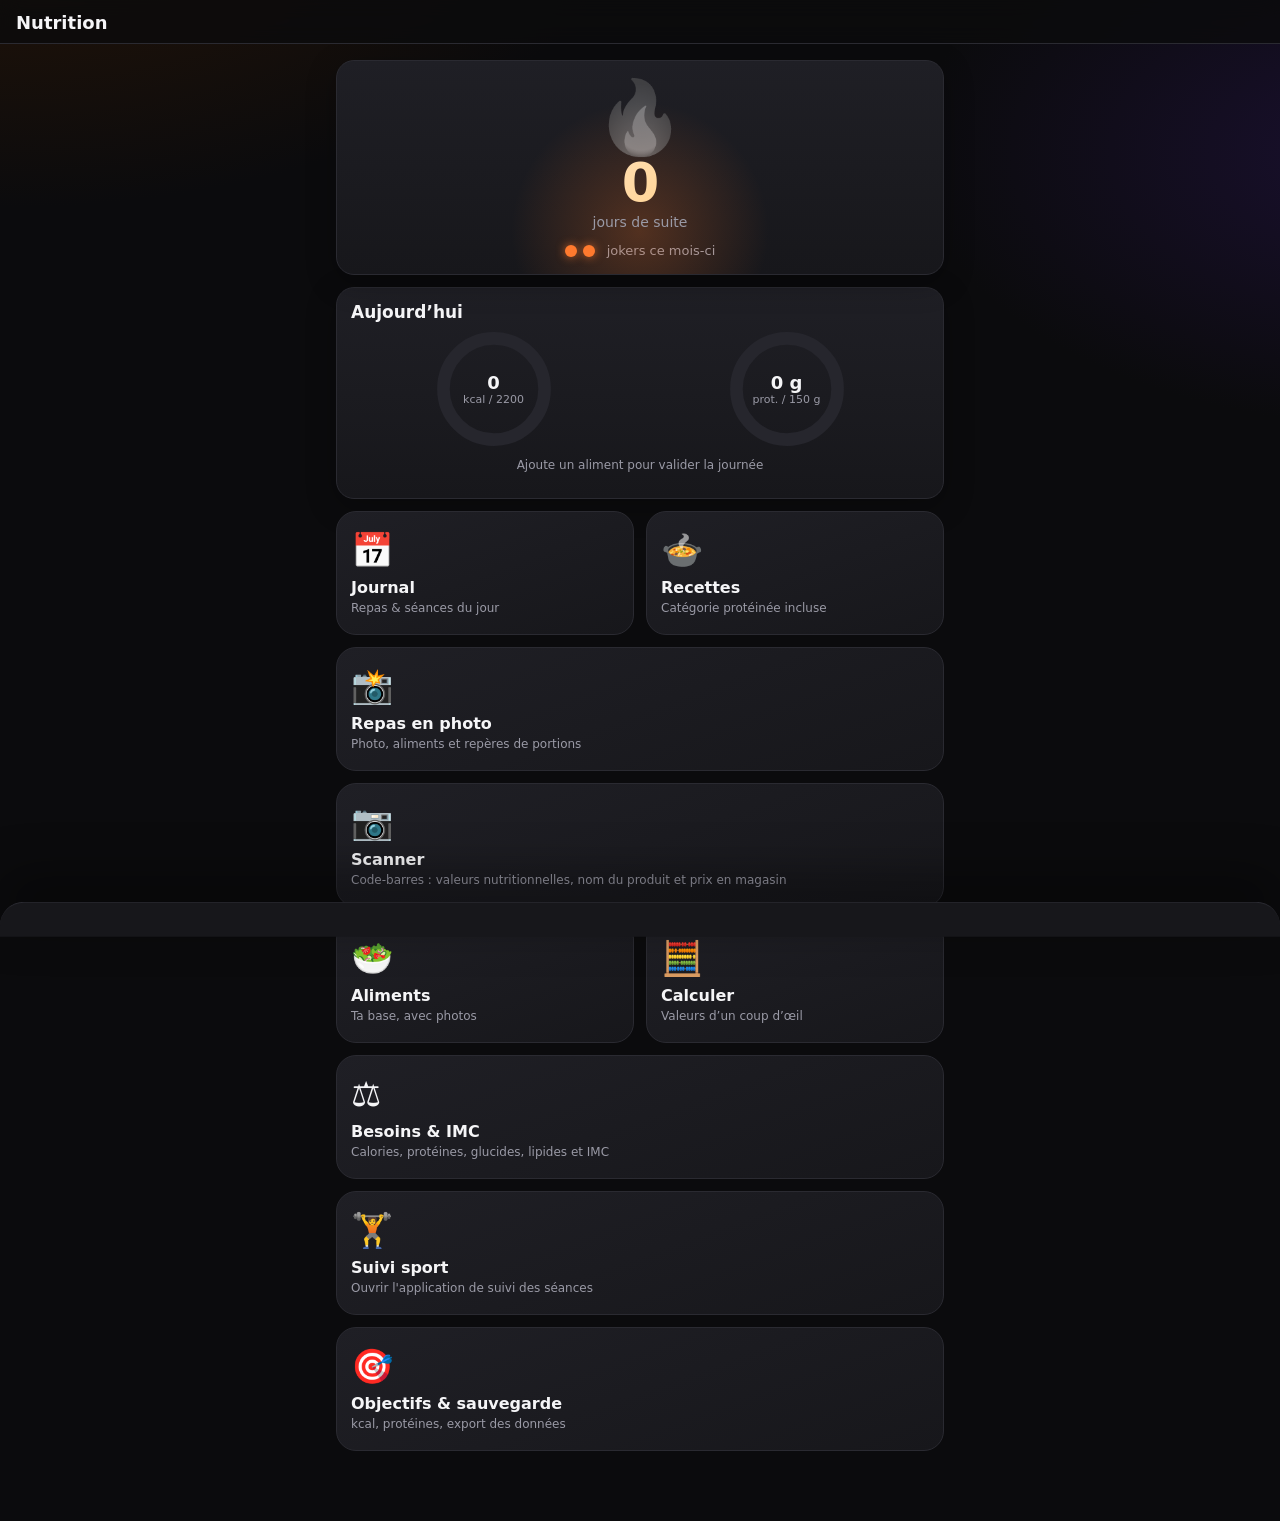
==== commit f82aa0c4: "Version 2.0 : séance en direct, minuteur de repos, records, bilan, badges - Minuteur de repos automa" ====
--- a/nutrition/index.html
+++ b/nutrition/index.html
@@ -179,6 +179,7 @@
       <button class="tile" data-go="foods"><span class="e">🥗</span><b>Aliments</b><span class="d">Ta base, avec photos</span></button>
       <button class="tile" data-go="calc"><span class="e">🧮</span><b>Calculer</b><span class="d">Valeurs d’un coup d’œil</span></button>
       <button class="tile wide" data-go="needs"><span class="e">⚖️</span><b>Besoins & IMC</b><span class="d">Calories, protéines, glucides, lipides et IMC</span></button>
+      <button class="tile wide" onclick="location.href='../'"><span class="e">🏋️</span><b>Suivi sport</b><span class="d">Ouvrir l'application de suivi des séances</span></button>
       <button class="tile wide" data-go="goals"><span class="e">🎯</span><b>Objectifs & sauvegarde</b><span class="d">kcal, protéines, export des données</span></button>
     </div>
   </section>
